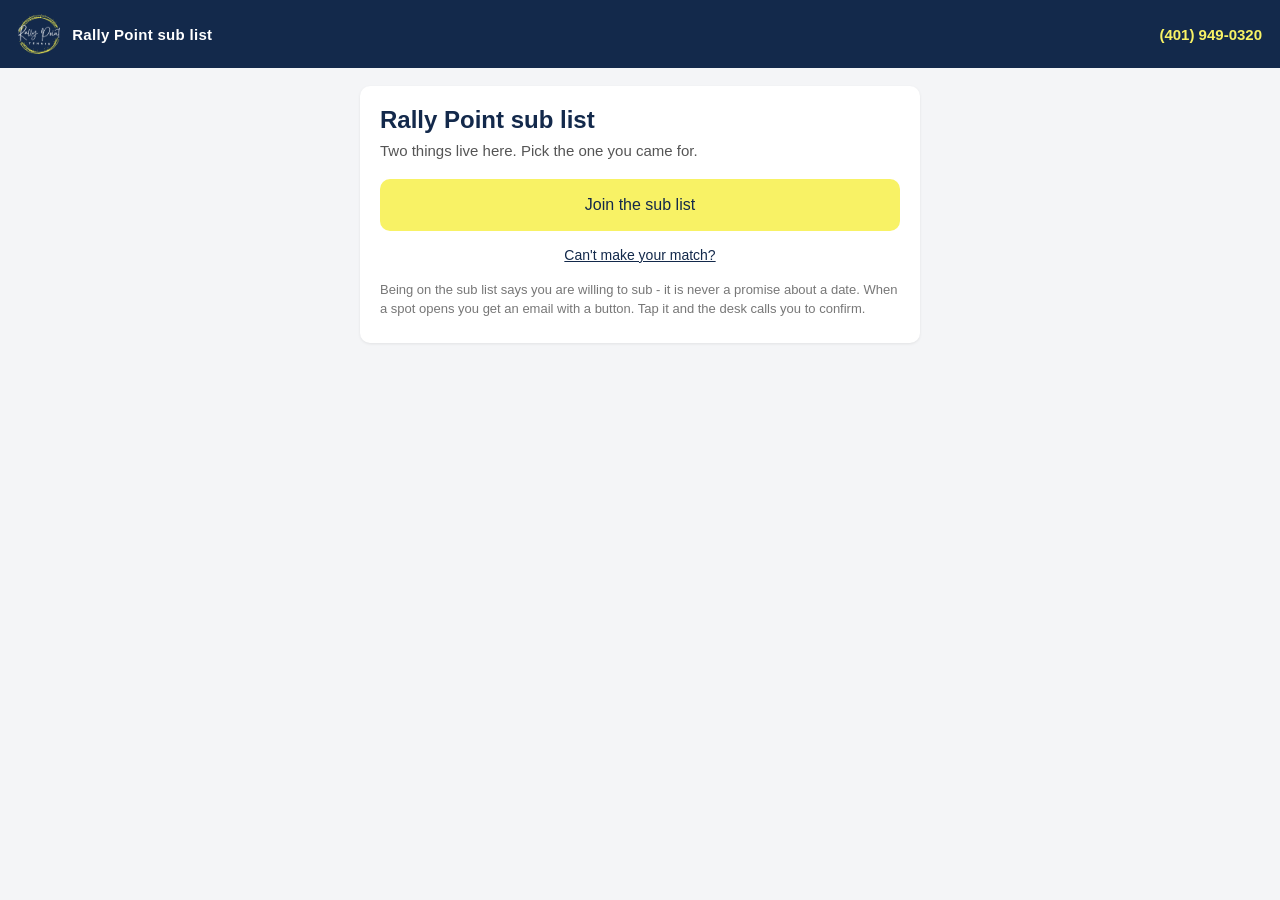
==== index.html @ f784f1f8 "Publish pages (V14d)" ====
<!DOCTYPE html><html><head><meta charset="utf-8"><meta name="viewport" content="width=device-width, initial-scale=1"><title>Rally Point sub list</title><link rel="stylesheet" href="style.css"></head><body><div class="band"><img alt="" src="logo.png"><div class="club">Rally Point sub list</div><a class="bphone" href="tel:4019490320">(401) 949-0320</a></div><div class="card"><h1>Rally Point sub list</h1><p class="lead">Two things live here. Pick the one you came for.</p><a class="act" href="signup.html">Join the sub list</a><a class="quiet" href="request.html">Can't make your match?</a><div class="fine">Being on the sub list says you are willing to sub - it is never a promise about a date. When a spot opens you get an email with a button. Tap it and the desk calls you to confirm.</div></div><script>var DOOR="https://script.google.com/macros/s/AKfycbzzBlXj4Hk6V8oSJG2BAK8Vd2KqQnewhM2UHeZfyBNEjQkDcgzYHXYBDn3pQLAAO78b/exec";var rpN=0;var PHONE="(401) 949-0320",PHTEL="4019490320";function rpEsc(x){return String(x==null?"":x).replace(/&/g,"&amp;").replace(/</g,"&lt;").replace(/>/g,"&gt;").replace(/"/g,"&quot;");}function rpPhoneWords(){return PHONE?" on "+PHONE:"";}function rpTel(el){if(!el)return;el.innerHTML=PHONE?"<a class=\"telbox\" href=\"tel:"+rpEsc(PHTEL)+"\">Call the front desk: "+rpEsc(PHONE)+"</a>":"";}function rpQ(p){var s="";for(var k in p){if(p[k]===undefined||p[k]===null)continue;s+=(s?"&":"")+encodeURIComponent(k)+"="+encodeURIComponent(p[k]);}return s;}function rpCall(p,done){if(!DOOR){done({ok:false,error:"This page has no club address to ask. Tell the front desk"+rpPhoneWords()+"."});return;}var url=DOOR+"?"+rpQ(p);var finished=false;function fin(d){if(finished)return;finished=true;done(d);}setTimeout(function(){fin({ok:false,error:"The club's list did not answer. Please call the front desk"+rpPhoneWords()+"."});},12000);fetch(url,{redirect:"follow"}).then(function(r){return r.json();}).then(fin).catch(function(e){if(finished)return;var cb="rpCb"+(++rpN);var s=document.createElement("script");window[cb]=function(d){fin(d);};s.src=url+"&callback="+cb+"&t="+Date.now();s.onerror=function(){fin({ok:false,error:"Could not reach the club's list. Please call the front desk"+rpPhoneWords()+"."});};document.body.appendChild(s);});}function rpSay(el,cls,msg){el.className="say "+cls;el.textContent=msg;}function rpDown(form,out,tel,d){if(form)form.hidden=true;rpSay(out,"bad",(d&&(d.error||d.message))||"Could not reach the club's list. Please call the front desk"+rpPhoneWords()+".");rpTel(tel);}function rpParam(n){var m=new RegExp("[?&]"+n+"=([^&]*)").exec(location.search);return m?decodeURIComponent(m[1].replace(/\+/g," ")):"";}function rpNotDesk(d){var c=document.getElementById("card");if(!c)return;c.innerHTML="<h1>Not authorized</h1><div class=\"bad\">"+rpEsc((d&&d.message)||"Not authorized. This page is for the front desk.")+"</div>";}</script></body></html>
---- style.css ----
body{margin:0;background:#F4F5F7;font-family:Arial,Helvetica,sans-serif;color:#1B1F26}.band{background:#13294B;color:#FFFFFF;padding:14px 18px;display:flex;align-items:center;gap:12px}.band img{height:40px;width:auto}.band .club{font-weight:bold;font-size:15px;letter-spacing:.3px}.band .bphone{margin-left:auto;color:#F8F265;font-weight:bold;font-size:15px;text-decoration:none;white-space:nowrap}a.tel{color:#13294B;font-weight:bold;text-decoration:underline}a.telbox{display:block;margin-top:14px;padding:15px 14px;background:#13294B;color:#F8F265;font-weight:bold;font-size:17px;text-align:center;text-decoration:none;border-radius:999px}.help{margin:-2px 0 6px;color:#666;font-size:12.5px;line-height:1.45}.card{max-width:520px;margin:18px auto;background:#fff;border-radius:10px;padding:20px 20px 24px;box-shadow:0 1px 3px rgba(0,0,0,.08)}h1{font-size:24px;margin:0 0 6px;color:#13294B}p.lead{margin:0 0 18px;color:#555;font-size:15px;line-height:1.4}label{display:block;font-weight:bold;color:#13294B;font-size:14px;margin:14px 0 6px}input,select,textarea{width:100%;box-sizing:border-box;font-size:16px;padding:11px 12px;border:1px solid #C9CED6;border-radius:8px;background:#EAF2FB}textarea{min-height:70px;resize:vertical}small{color:#666;font-size:12px}button{width:100%;margin-top:20px;background:#13294B;color:#F8F265;font-weight:bold;font-size:17px;border:0;border-radius:999px;padding:14px;cursor:pointer}button[disabled]{opacity:.6}.rule{margin-top:16px;padding:10px 12px;border-left:4px solid #F8F265;background:#FFFBE6;font-size:13px;color:#444;line-height:1.4}.done{background:#E6F4EA;border-left:4px solid #2E7D32;padding:14px;border-radius:8px;font-size:16px;line-height:1.45;white-space:pre-wrap}.bad{background:#FDECEA;border-left:4px solid #B00020;padding:12px;border-radius:8px;font-size:15px;line-height:1.4;margin-top:14px;white-space:pre-wrap}.attention{background:#FFF4D6;border-left:4px solid #E08900;padding:14px;border-radius:8px;font-size:16px;line-height:1.45;white-space:pre-wrap}.desk{display:inline-block;background:#F8F265;color:#13294B;font-size:12px;font-weight:bold;padding:3px 8px;border-radius:999px;margin-left:8px;vertical-align:middle}a.big{display:block;margin-top:16px;padding:18px 14px;background:#13294B;color:#F8F265;font-weight:bold;font-size:18px;text-align:center;text-decoration:none;border-radius:999px}a.big.alt{background:#F8F265;color:#13294B;border:2px solid #13294B}.groups{margin-top:6px;border:1px solid #C9CED6;border-radius:8px;overflow:hidden}.groups label{display:flex;align-items:center;gap:12px;margin:0;padding:12px 14px;font-weight:normal;color:#1B1F26;font-size:16px;border-top:1px solid #E3E6EB;background:#fff;cursor:pointer}.groups label:first-child{border-top:0}.groups input{width:22px;height:22px;flex:0 0 auto;padding:0;background:#fff}.match{margin:0 0 16px;padding:16px 16px 14px;background:#FAFBFD;border:1px solid #DCE1E8;border-left:6px solid #F8F265;border-radius:10px}.match .mgroup{font-size:21px;line-height:1.25;color:#13294B}.match .mwhen{margin-top:8px;font-size:19px;font-weight:bold;line-height:1.3;color:#1B1F26}.pill{display:inline-block;margin-top:12px;background:#13294B;color:#F8F265;font-weight:bold;font-size:13px;letter-spacing:.4px;padding:5px 12px;border-radius:999px}.next{margin-top:16px}.next .nhead{font-weight:bold;color:#13294B;font-size:15px;margin:0 0 8px}.next .nline{position:relative;padding-left:18px;margin:0 0 7px;font-size:15px;line-height:1.4;color:#333}.next .nline:before{content:"";position:absolute;left:0;top:8px;width:7px;height:7px;border-radius:50%;background:#13294B}button.alt{background:#F8F265;color:#13294B;border:2px solid #13294B}button.line{background:#FFFFFF;color:#13294B;border:2px solid #13294B;font-size:15px;padding:11px}a.quiet{display:block;margin-top:16px;text-align:center;color:#13294B;font-size:14px;text-decoration:underline}.req{margin-top:14px;padding:14px 14px 12px;border:1px solid #DCE1E8;border-radius:10px;background:#fff}.req .rtop{display:flex;align-items:center;gap:10px;flex-wrap:wrap}.req .rgroup{font-weight:bold;font-size:17px;color:#13294B}.req .rwhen{margin-top:6px;font-size:16px;font-weight:bold;color:#1B1F26}.req .rwho{margin-top:4px;font-size:14px;color:#444}.req .rline{margin-top:8px;font-size:14px;color:#1B1F26}.req .rline.none{color:#777;font-style:italic}.req .rtold{margin-top:6px;font-size:12px;color:#666}.req .rmeans{margin-top:5px;font-size:12px;color:#666}.req .rnote{margin-top:8px;font-size:12px;color:#666;font-style:italic;line-height:1.4}.req .rlogged{margin-top:4px;font-size:12px;color:#888}.req .racts button{margin-top:10px;font-size:15px;padding:12px}.req .phone{display:flex;gap:8px;align-items:stretch;margin-top:10px}.req .phone input{flex:1;min-width:0;margin:0;padding:10px 12px;font:inherit;font-size:15px}.req .phone button{width:auto;flex:0 0 auto;margin:0}.badge{display:inline-block;font-size:12px;font-weight:bold;letter-spacing:.4px;padding:4px 10px;border-radius:999px;text-transform:uppercase}.b-open{background:#FFF4D6;color:#8A5A00;border:1px solid #E8C46A}.b-claimed{background:#DCEBFA;color:#12457A;border:1px solid #9BC4E8}.b-filled{background:#E6F4EA;color:#1B5E20;border:1px solid #A5D6A9}.b-done{background:#EEF1F6;color:#555;border:1px solid #CDD3DC}.empty{margin-top:16px;padding:14px;background:#EEF1F6;border-radius:8px;color:#555;font-size:15px}button.who{margin-top:10px}.act{display:block;width:100%;box-sizing:border-box;margin:18px 0 6px;padding:17px 18px;background:#F8F265;color:#13294B;border:0;border-radius:10px;font:600 18px/1.2 inherit;text-align:center;text-decoration:none;cursor:pointer}.act:active{transform:translateY(1px)}.act[hidden]{display:none}.act[disabled]{opacity:.55;cursor:default}.quiet{display:block;margin-top:14px;text-align:center;color:#13294B;font-size:15px}.say{margin-top:14px;padding:12px 14px;border-radius:8px;background:#F4F5F7;font-size:15px;line-height:1.45;white-space:pre-wrap}.say.ok{background:#E8F5E9;color:#1B5E20}.say.bad{background:#FDECEA;color:#8A1C1C}.say.done{background:#E8F5E9;color:#1B5E20}.say.attention{background:#FFF4D6;color:#7A4A00}.say:empty{display:none}.fine{color:#777;font-size:13px;margin-top:18px;line-height:1.45}.rq{border-top:1px solid #E3E6EB;padding:14px 0}.rq b{display:block;font-size:17px;color:#13294B}.rq .when{color:#555;font-size:15px;margin-top:2px}.rq .line{margin-top:6px;font-size:15px}.rq .todo{margin-top:6px;font-size:15px;font-weight:600;color:#13294B}.rq .btns{margin-top:10px;display:flex;flex-wrap:wrap;gap:8px}.rq .btns button{padding:11px 13px;border:1px solid #C9CFD8;background:#fff;border-radius:8px;font:inherit;font-size:15px;cursor:pointer}.groups{margin-top:6px;border-top:1px solid #E3E6EB}.groups label{display:grid;grid-template-columns:24px 1fr;gap:12px;align-items:center;margin:0;padding:13px 2px;border-bottom:1px solid #E3E6EB;font-weight:400;color:#222222;font-size:16px;line-height:1.3;text-align:left}.groups input{width:22px;height:22px;margin:0;padding:0;border-radius:4px;background:#FFFFFF}.groups .loading{padding:13px 2px;color:#777;font-size:15px}.loading{padding:13px 2px;color:#777;font-size:15px}.sechead{margin:26px 0 0;padding-top:14px;border-top:1px solid #E3E6EB;font-size:14px;font-weight:600;letter-spacing:.3px;color:#777;text-transform:none}.say .btns{margin-top:10px;display:flex;flex-wrap:wrap;gap:8px}.say .btns button{width:auto;margin:0;padding:11px 13px;border:1px solid #C9CFD8;background:#fff;color:#13294B;border-radius:8px;font:inherit;font-size:15px;font-weight:600;cursor:pointer}
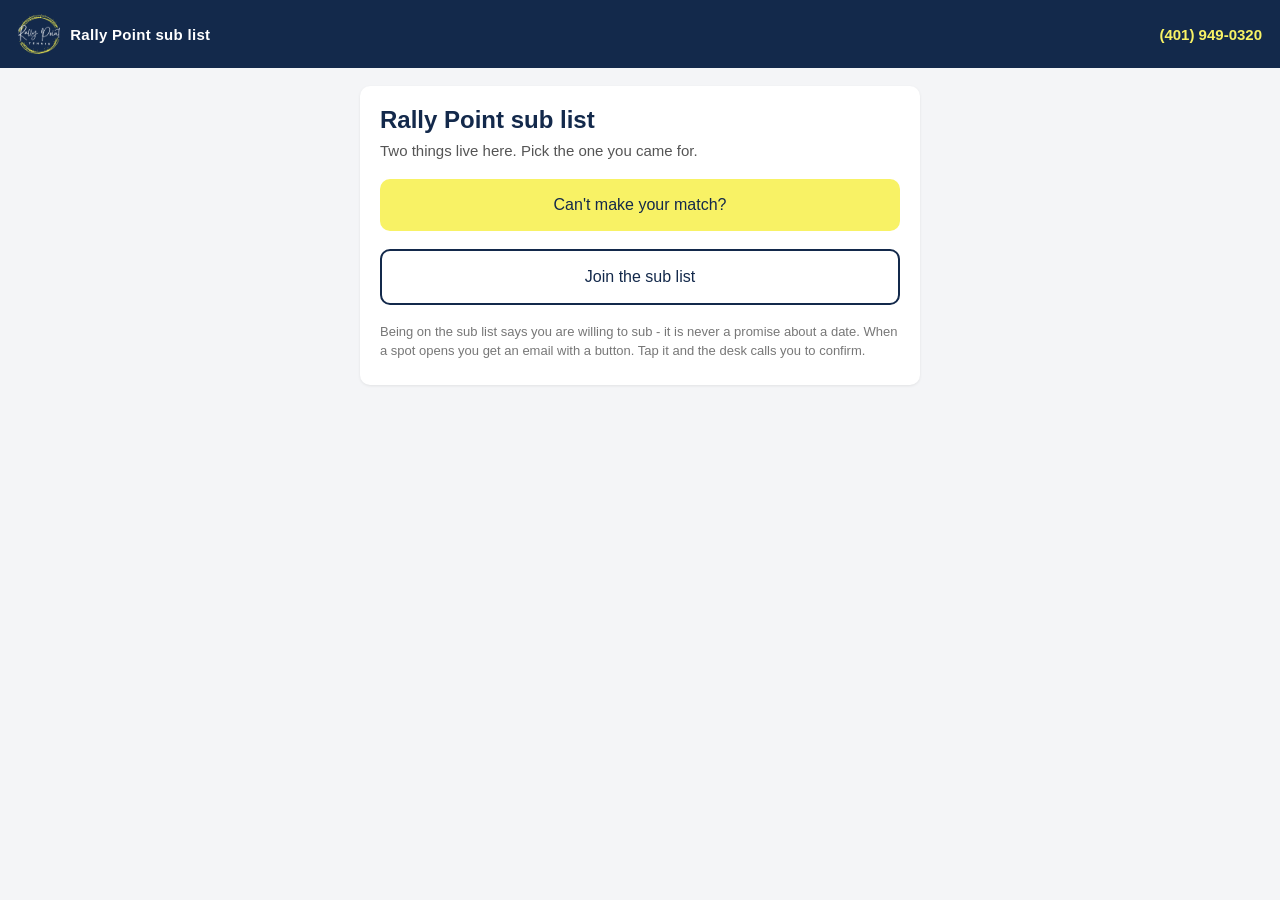
==== commit a3a5589f: "Publish pages (V14h)" ====
--- a/index.html
+++ b/index.html
@@ -1 +1 @@
-<!DOCTYPE html><html><head><meta charset="utf-8"><meta name="viewport" content="width=device-width, initial-scale=1"><title>Rally Point sub list</title><link rel="stylesheet" href="style.css"></head><body><div class="band"><img alt="" src="logo.png"><div class="club">Rally Point sub list</div><a class="bphone" href="tel:4019490320">(401) 949-0320</a></div><div class="card"><h1>Rally Point sub list</h1><p class="lead">Two things live here. Pick the one you came for.</p><a class="act" href="signup.html">Join the sub list</a><a class="quiet" href="request.html">Can't make your match?</a><div class="fine">Being on the sub list says you are willing to sub - it is never a promise about a date. When a spot opens you get an email with a button. Tap it and the desk calls you to confirm.</div></div><script>var DOOR="https://script.google.com/macros/s/AKfycbzzBlXj4Hk6V8oSJG2BAK8Vd2KqQnewhM2UHeZfyBNEjQkDcgzYHXYBDn3pQLAAO78b/exec";var rpN=0;var PHONE="(401) 949-0320",PHTEL="4019490320";function rpEsc(x){return String(x==null?"":x).replace(/&/g,"&amp;").replace(/</g,"&lt;").replace(/>/g,"&gt;").replace(/"/g,"&quot;");}function rpPhoneWords(){return PHONE?" on "+PHONE:"";}function rpTel(el){if(!el)return;el.innerHTML=PHONE?"<a class=\"telbox\" href=\"tel:"+rpEsc(PHTEL)+"\">Call the front desk: "+rpEsc(PHONE)+"</a>":"";}function rpQ(p){var s="";for(var k in p){if(p[k]===undefined||p[k]===null)continue;s+=(s?"&":"")+encodeURIComponent(k)+"="+encodeURIComponent(p[k]);}return s;}function rpCall(p,done){if(!DOOR){done({ok:false,error:"This page has no club address to ask. Tell the front desk"+rpPhoneWords()+"."});return;}var url=DOOR+"?"+rpQ(p);var finished=false;function fin(d){if(finished)return;finished=true;done(d);}setTimeout(function(){fin({ok:false,error:"The club's list did not answer. Please call the front desk"+rpPhoneWords()+"."});},12000);fetch(url,{redirect:"follow"}).then(function(r){return r.json();}).then(fin).catch(function(e){if(finished)return;var cb="rpCb"+(++rpN);var s=document.createElement("script");window[cb]=function(d){fin(d);};s.src=url+"&callback="+cb+"&t="+Date.now();s.onerror=function(){fin({ok:false,error:"Could not reach the club's list. Please call the front desk"+rpPhoneWords()+"."});};document.body.appendChild(s);});}function rpSay(el,cls,msg){el.className="say "+cls;el.textContent=msg;}function rpDown(form,out,tel,d){if(form)form.hidden=true;rpSay(out,"bad",(d&&(d.error||d.message))||"Could not reach the club's list. Please call the front desk"+rpPhoneWords()+".");rpTel(tel);}function rpParam(n){var m=new RegExp("[?&]"+n+"=([^&]*)").exec(location.search);return m?decodeURIComponent(m[1].replace(/\+/g," ")):"";}function rpNotDesk(d){var c=document.getElementById("card");if(!c)return;c.innerHTML="<h1>Not authorized</h1><div class=\"bad\">"+rpEsc((d&&d.message)||"Not authorized. This page is for the front desk.")+"</div>";}</script></body></html>+<!DOCTYPE html><html><head><meta charset="utf-8"><meta name="viewport" content="width=device-width, initial-scale=1"><title>Rally Point sub list</title><link rel="stylesheet" href="style.css"></head><body><div class="band"><a class="home" href="./"><img alt="" src="logo.png"><div class="club">Rally Point sub list</div></a><a class="bphone" href="tel:4019490320">(401) 949-0320</a></div><div class="card"><h1>Rally Point sub list</h1><p class="lead">Two things live here. Pick the one you came for.</p><a class="act" href="request.html">Can't make your match?</a><a class="second" href="signup.html">Join the sub list</a><div class="fine">Being on the sub list says you are willing to sub - it is never a promise about a date. When a spot opens you get an email with a button. Tap it and the desk calls you to confirm.</div></div><script>var DOOR="https://script.google.com/macros/s/AKfycbzzBlXj4Hk6V8oSJG2BAK8Vd2KqQnewhM2UHeZfyBNEjQkDcgzYHXYBDn3pQLAAO78b/exec";var rpN=0;var PHONE="(401) 949-0320",PHTEL="4019490320";function rpEsc(x){return String(x==null?"":x).replace(/&/g,"&amp;").replace(/</g,"&lt;").replace(/>/g,"&gt;").replace(/"/g,"&quot;");}function rpPhoneWords(){return PHONE?" on "+PHONE:"";}function rpTel(el){if(!el)return;el.innerHTML=PHONE?"<a class=\"telbox\" href=\"tel:"+rpEsc(PHTEL)+"\">Call the front desk: "+rpEsc(PHONE)+"</a>":"";}function rpQ(p){var s="";for(var k in p){if(p[k]===undefined||p[k]===null)continue;s+=(s?"&":"")+encodeURIComponent(k)+"="+encodeURIComponent(p[k]);}return s;}function rpCall(p,done){if(!DOOR){done({ok:false,error:"This page has no club address to ask. Tell the front desk"+rpPhoneWords()+"."});return;}var url=DOOR+"?"+rpQ(p);var finished=false;function fin(d){if(finished)return;finished=true;done(d);}setTimeout(function(){fin({ok:false,error:"The club's list did not answer. Please call the front desk"+rpPhoneWords()+"."});},12000);fetch(url,{redirect:"follow"}).then(function(r){return r.json();}).then(fin).catch(function(e){if(finished)return;var cb="rpCb"+(++rpN);var s=document.createElement("script");window[cb]=function(d){fin(d);};s.src=url+"&callback="+cb+"&t="+Date.now();s.onerror=function(){fin({ok:false,error:"Could not reach the club's list. Please call the front desk"+rpPhoneWords()+"."});};document.body.appendChild(s);});}function rpSay(el,cls,msg){el.className="say "+cls;el.textContent=msg;}function rpDown(form,out,tel,d){if(form)form.hidden=true;rpSay(out,"bad",(d&&(d.error||d.message))||"Could not reach the club's list. Please call the front desk"+rpPhoneWords()+".");rpTel(tel);}function rpParam(n){var m=new RegExp("[?&]"+n+"=([^&]*)").exec(location.search);return m?decodeURIComponent(m[1].replace(/\+/g," ")):"";}function rpNotDesk(d){var c=document.getElementById("card");if(!c)return;c.innerHTML="<h1>Not authorized</h1><div class=\"bad\">"+rpEsc((d&&d.message)||"Not authorized. This page is for the front desk.")+"</div>";}</script></body></html>
--- a/style.css
+++ b/style.css
@@ -1 +1 @@
-body{margin:0;background:#F4F5F7;font-family:Arial,Helvetica,sans-serif;color:#1B1F26}.band{background:#13294B;color:#FFFFFF;padding:14px 18px;display:flex;align-items:center;gap:12px}.band img{height:40px;width:auto}.band .club{font-weight:bold;font-size:15px;letter-spacing:.3px}.band .bphone{margin-left:auto;color:#F8F265;font-weight:bold;font-size:15px;text-decoration:none;white-space:nowrap}a.tel{color:#13294B;font-weight:bold;text-decoration:underline}a.telbox{display:block;margin-top:14px;padding:15px 14px;background:#13294B;color:#F8F265;font-weight:bold;font-size:17px;text-align:center;text-decoration:none;border-radius:999px}.help{margin:-2px 0 6px;color:#666;font-size:12.5px;line-height:1.45}.card{max-width:520px;margin:18px auto;background:#fff;border-radius:10px;padding:20px 20px 24px;box-shadow:0 1px 3px rgba(0,0,0,.08)}h1{font-size:24px;margin:0 0 6px;color:#13294B}p.lead{margin:0 0 18px;color:#555;font-size:15px;line-height:1.4}label{display:block;font-weight:bold;color:#13294B;font-size:14px;margin:14px 0 6px}input,select,textarea{width:100%;box-sizing:border-box;font-size:16px;padding:11px 12px;border:1px solid #C9CED6;border-radius:8px;background:#EAF2FB}textarea{min-height:70px;resize:vertical}small{color:#666;font-size:12px}button{width:100%;margin-top:20px;background:#13294B;color:#F8F265;font-weight:bold;font-size:17px;border:0;border-radius:999px;padding:14px;cursor:pointer}button[disabled]{opacity:.6}.rule{margin-top:16px;padding:10px 12px;border-left:4px solid #F8F265;background:#FFFBE6;font-size:13px;color:#444;line-height:1.4}.done{background:#E6F4EA;border-left:4px solid #2E7D32;padding:14px;border-radius:8px;font-size:16px;line-height:1.45;white-space:pre-wrap}.bad{background:#FDECEA;border-left:4px solid #B00020;padding:12px;border-radius:8px;font-size:15px;line-height:1.4;margin-top:14px;white-space:pre-wrap}.attention{background:#FFF4D6;border-left:4px solid #E08900;padding:14px;border-radius:8px;font-size:16px;line-height:1.45;white-space:pre-wrap}.desk{display:inline-block;background:#F8F265;color:#13294B;font-size:12px;font-weight:bold;padding:3px 8px;border-radius:999px;margin-left:8px;vertical-align:middle}a.big{display:block;margin-top:16px;padding:18px 14px;background:#13294B;color:#F8F265;font-weight:bold;font-size:18px;text-align:center;text-decoration:none;border-radius:999px}a.big.alt{background:#F8F265;color:#13294B;border:2px solid #13294B}.groups{margin-top:6px;border:1px solid #C9CED6;border-radius:8px;overflow:hidden}.groups label{display:flex;align-items:center;gap:12px;margin:0;padding:12px 14px;font-weight:normal;color:#1B1F26;font-size:16px;border-top:1px solid #E3E6EB;background:#fff;cursor:pointer}.groups label:first-child{border-top:0}.groups input{width:22px;height:22px;flex:0 0 auto;padding:0;background:#fff}.match{margin:0 0 16px;padding:16px 16px 14px;background:#FAFBFD;border:1px solid #DCE1E8;border-left:6px solid #F8F265;border-radius:10px}.match .mgroup{font-size:21px;line-height:1.25;color:#13294B}.match .mwhen{margin-top:8px;font-size:19px;font-weight:bold;line-height:1.3;color:#1B1F26}.pill{display:inline-block;margin-top:12px;background:#13294B;color:#F8F265;font-weight:bold;font-size:13px;letter-spacing:.4px;padding:5px 12px;border-radius:999px}.next{margin-top:16px}.next .nhead{font-weight:bold;color:#13294B;font-size:15px;margin:0 0 8px}.next .nline{position:relative;padding-left:18px;margin:0 0 7px;font-size:15px;line-height:1.4;color:#333}.next .nline:before{content:"";position:absolute;left:0;top:8px;width:7px;height:7px;border-radius:50%;background:#13294B}button.alt{background:#F8F265;color:#13294B;border:2px solid #13294B}button.line{background:#FFFFFF;color:#13294B;border:2px solid #13294B;font-size:15px;padding:11px}a.quiet{display:block;margin-top:16px;text-align:center;color:#13294B;font-size:14px;text-decoration:underline}.req{margin-top:14px;padding:14px 14px 12px;border:1px solid #DCE1E8;border-radius:10px;background:#fff}.req .rtop{display:flex;align-items:center;gap:10px;flex-wrap:wrap}.req .rgroup{font-weight:bold;font-size:17px;color:#13294B}.req .rwhen{margin-top:6px;font-size:16px;font-weight:bold;color:#1B1F26}.req .rwho{margin-top:4px;font-size:14px;color:#444}.req .rline{margin-top:8px;font-size:14px;color:#1B1F26}.req .rline.none{color:#777;font-style:italic}.req .rtold{margin-top:6px;font-size:12px;color:#666}.req .rmeans{margin-top:5px;font-size:12px;color:#666}.req .rnote{margin-top:8px;font-size:12px;color:#666;font-style:italic;line-height:1.4}.req .rlogged{margin-top:4px;font-size:12px;color:#888}.req .racts button{margin-top:10px;font-size:15px;padding:12px}.req .phone{display:flex;gap:8px;align-items:stretch;margin-top:10px}.req .phone input{flex:1;min-width:0;margin:0;padding:10px 12px;font:inherit;font-size:15px}.req .phone button{width:auto;flex:0 0 auto;margin:0}.badge{display:inline-block;font-size:12px;font-weight:bold;letter-spacing:.4px;padding:4px 10px;border-radius:999px;text-transform:uppercase}.b-open{background:#FFF4D6;color:#8A5A00;border:1px solid #E8C46A}.b-claimed{background:#DCEBFA;color:#12457A;border:1px solid #9BC4E8}.b-filled{background:#E6F4EA;color:#1B5E20;border:1px solid #A5D6A9}.b-done{background:#EEF1F6;color:#555;border:1px solid #CDD3DC}.empty{margin-top:16px;padding:14px;background:#EEF1F6;border-radius:8px;color:#555;font-size:15px}button.who{margin-top:10px}.act{display:block;width:100%;box-sizing:border-box;margin:18px 0 6px;padding:17px 18px;background:#F8F265;color:#13294B;border:0;border-radius:10px;font:600 18px/1.2 inherit;text-align:center;text-decoration:none;cursor:pointer}.act:active{transform:translateY(1px)}.act[hidden]{display:none}.act[disabled]{opacity:.55;cursor:default}.quiet{display:block;margin-top:14px;text-align:center;color:#13294B;font-size:15px}.say{margin-top:14px;padding:12px 14px;border-radius:8px;background:#F4F5F7;font-size:15px;line-height:1.45;white-space:pre-wrap}.say.ok{background:#E8F5E9;color:#1B5E20}.say.bad{background:#FDECEA;color:#8A1C1C}.say.done{background:#E8F5E9;color:#1B5E20}.say.attention{background:#FFF4D6;color:#7A4A00}.say:empty{display:none}.fine{color:#777;font-size:13px;margin-top:18px;line-height:1.45}.rq{border-top:1px solid #E3E6EB;padding:14px 0}.rq b{display:block;font-size:17px;color:#13294B}.rq .when{color:#555;font-size:15px;margin-top:2px}.rq .line{margin-top:6px;font-size:15px}.rq .todo{margin-top:6px;font-size:15px;font-weight:600;color:#13294B}.rq .btns{margin-top:10px;display:flex;flex-wrap:wrap;gap:8px}.rq .btns button{padding:11px 13px;border:1px solid #C9CFD8;background:#fff;border-radius:8px;font:inherit;font-size:15px;cursor:pointer}.groups{margin-top:6px;border-top:1px solid #E3E6EB}.groups label{display:grid;grid-template-columns:24px 1fr;gap:12px;align-items:center;margin:0;padding:13px 2px;border-bottom:1px solid #E3E6EB;font-weight:400;color:#222222;font-size:16px;line-height:1.3;text-align:left}.groups input{width:22px;height:22px;margin:0;padding:0;border-radius:4px;background:#FFFFFF}.groups .loading{padding:13px 2px;color:#777;font-size:15px}.loading{padding:13px 2px;color:#777;font-size:15px}.sechead{margin:26px 0 0;padding-top:14px;border-top:1px solid #E3E6EB;font-size:14px;font-weight:600;letter-spacing:.3px;color:#777;text-transform:none}.say .btns{margin-top:10px;display:flex;flex-wrap:wrap;gap:8px}.say .btns button{width:auto;margin:0;padding:11px 13px;border:1px solid #C9CFD8;background:#fff;color:#13294B;border-radius:8px;font:inherit;font-size:15px;font-weight:600;cursor:pointer}+body{margin:0;background:#F4F5F7;font-family:Arial,Helvetica,sans-serif;color:#1B1F26}.band{background:#13294B;color:#FFFFFF;padding:14px 18px;display:flex;align-items:center;gap:12px}.band img{height:40px;width:auto}.band .club{font-weight:bold;font-size:15px;letter-spacing:.3px}.band .bphone{margin-left:auto;color:#F8F265;font-weight:bold;font-size:15px;text-decoration:none;white-space:nowrap}a.tel{color:#13294B;font-weight:bold;text-decoration:underline}a.telbox{display:block;margin-top:14px;padding:15px 14px;background:#13294B;color:#F8F265;font-weight:bold;font-size:17px;text-align:center;text-decoration:none;border-radius:999px}.help{margin:-2px 0 6px;color:#666;font-size:12.5px;line-height:1.45}.card{max-width:520px;margin:18px auto;background:#fff;border-radius:10px;padding:20px 20px 24px;box-shadow:0 1px 3px rgba(0,0,0,.08)}h1{font-size:24px;margin:0 0 6px;color:#13294B}p.lead{margin:0 0 18px;color:#555;font-size:15px;line-height:1.4}label{display:block;font-weight:bold;color:#13294B;font-size:14px;margin:14px 0 6px}input,select,textarea{width:100%;box-sizing:border-box;font-size:16px;padding:11px 12px;border:1px solid #C9CED6;border-radius:8px;background:#EAF2FB}textarea{min-height:70px;resize:vertical}small{color:#666;font-size:12px}button{width:100%;margin-top:20px;background:#13294B;color:#F8F265;font-weight:bold;font-size:17px;border:0;border-radius:999px;padding:14px;cursor:pointer}button[disabled]{opacity:.6}.rule{margin-top:16px;padding:10px 12px;border-left:4px solid #F8F265;background:#FFFBE6;font-size:13px;color:#444;line-height:1.4}.done{background:#E6F4EA;border-left:4px solid #2E7D32;padding:14px;border-radius:8px;font-size:16px;line-height:1.45;white-space:pre-wrap}.bad{background:#FDECEA;border-left:4px solid #B00020;padding:12px;border-radius:8px;font-size:15px;line-height:1.4;margin-top:14px;white-space:pre-wrap}.attention{background:#FFF4D6;border-left:4px solid #E08900;padding:14px;border-radius:8px;font-size:16px;line-height:1.45;white-space:pre-wrap}.desk{display:inline-block;background:#F8F265;color:#13294B;font-size:12px;font-weight:bold;padding:3px 8px;border-radius:999px;margin-left:8px;vertical-align:middle}a.big{display:block;margin-top:16px;padding:18px 14px;background:#13294B;color:#F8F265;font-weight:bold;font-size:18px;text-align:center;text-decoration:none;border-radius:999px}a.big.alt{background:#F8F265;color:#13294B;border:2px solid #13294B}.groups{margin-top:6px;border:1px solid #C9CED6;border-radius:8px;overflow:hidden}.groups label{display:flex;align-items:center;gap:12px;margin:0;padding:12px 14px;font-weight:normal;color:#1B1F26;font-size:16px;border-top:1px solid #E3E6EB;background:#fff;cursor:pointer}.groups label:first-child{border-top:0}.groups input{width:22px;height:22px;flex:0 0 auto;padding:0;background:#fff}.match{margin:0 0 16px;padding:16px 16px 14px;background:#FAFBFD;border:1px solid #DCE1E8;border-left:6px solid #F8F265;border-radius:10px}.match .mgroup{font-size:21px;line-height:1.25;color:#13294B}.match .mwhen{margin-top:8px;font-size:19px;font-weight:bold;line-height:1.3;color:#1B1F26}.pill{display:inline-block;margin-top:12px;background:#13294B;color:#F8F265;font-weight:bold;font-size:13px;letter-spacing:.4px;padding:5px 12px;border-radius:999px}.next{margin-top:16px}.next .nhead{font-weight:bold;color:#13294B;font-size:15px;margin:0 0 8px}.next .nline{position:relative;padding-left:18px;margin:0 0 7px;font-size:15px;line-height:1.4;color:#333}.next .nline:before{content:"";position:absolute;left:0;top:8px;width:7px;height:7px;border-radius:50%;background:#13294B}button.alt{background:#F8F265;color:#13294B;border:2px solid #13294B}button.line{background:#FFFFFF;color:#13294B;border:2px solid #13294B;font-size:15px;padding:11px}a.quiet{display:block;margin-top:16px;text-align:center;color:#13294B;font-size:14px;text-decoration:underline}.req{margin-top:14px;padding:14px 14px 12px;border:1px solid #DCE1E8;border-radius:10px;background:#fff}.req .rtop{display:flex;align-items:center;gap:10px;flex-wrap:wrap}.req .rgroup{font-weight:bold;font-size:17px;color:#13294B}.req .rwhen{margin-top:6px;font-size:16px;font-weight:bold;color:#1B1F26}.req .rwho{margin-top:4px;font-size:14px;color:#444}.req .rline{margin-top:8px;font-size:14px;color:#1B1F26}.req .rline.none{color:#777;font-style:italic}.req .rtold{margin-top:6px;font-size:12px;color:#666}.req .rmeans{margin-top:5px;font-size:12px;color:#666}.req .rnote{margin-top:8px;font-size:12px;color:#666;font-style:italic;line-height:1.4}.req .rlogged{margin-top:4px;font-size:12px;color:#888}.req .racts button{margin-top:10px;font-size:15px;padding:12px}.req .phone{display:flex;gap:8px;align-items:stretch;margin-top:10px}.req .phone input{flex:1;min-width:0;margin:0;padding:10px 12px;font:inherit;font-size:15px}.req .phone button{width:auto;flex:0 0 auto;margin:0}.badge{display:inline-block;font-size:12px;font-weight:bold;letter-spacing:.4px;padding:4px 10px;border-radius:999px;text-transform:uppercase}.b-open{background:#FFF4D6;color:#8A5A00;border:1px solid #E8C46A}.b-claimed{background:#DCEBFA;color:#12457A;border:1px solid #9BC4E8}.b-filled{background:#E6F4EA;color:#1B5E20;border:1px solid #A5D6A9}.b-done{background:#EEF1F6;color:#555;border:1px solid #CDD3DC}.empty{margin-top:16px;padding:14px;background:#EEF1F6;border-radius:8px;color:#555;font-size:15px}button.who{margin-top:10px}.act{display:block;width:100%;box-sizing:border-box;margin:18px 0 6px;padding:17px 18px;background:#F8F265;color:#13294B;border:0;border-radius:10px;font:600 18px/1.2 inherit;text-align:center;text-decoration:none;cursor:pointer}.act:active{transform:translateY(1px)}.act[hidden]{display:none}.act[disabled]{opacity:.55;cursor:default}.second{display:block;width:100%;box-sizing:border-box;margin:18px 0 6px;padding:17px 18px;background:#fff;color:#13294B;border:2px solid #13294B;border-radius:10px;font:600 18px/1.2 inherit;text-align:center;text-decoration:none;cursor:pointer}.home{display:flex;align-items:center;gap:10px;text-decoration:none;color:inherit}.quiet{display:block;margin-top:14px;text-align:center;color:#13294B;font-size:15px}.say{margin-top:14px;padding:12px 14px;border-radius:8px;background:#F4F5F7;font-size:15px;line-height:1.45;white-space:pre-wrap}.say.ok{background:#E8F5E9;color:#1B5E20}.say.bad{background:#FDECEA;color:#8A1C1C}.say.done{background:#E8F5E9;color:#1B5E20}.say.attention{background:#FFF4D6;color:#7A4A00}.say:empty{display:none}.fine{color:#777;font-size:13px;margin-top:18px;line-height:1.45}.rq{border-top:1px solid #E3E6EB;padding:14px 0}.rq b{display:block;font-size:17px;color:#13294B}.rq .when{color:#555;font-size:15px;margin-top:2px}.rq .line{margin-top:6px;font-size:15px}.rq .todo{margin-top:6px;font-size:15px;font-weight:600;color:#13294B}.rq .btns{margin-top:10px;display:flex;flex-wrap:wrap;gap:8px}.rq .btns button{padding:11px 13px;border:1px solid #C9CFD8;background:#fff;border-radius:8px;font:inherit;font-size:15px;cursor:pointer}.groups{margin-top:6px;border-top:1px solid #E3E6EB}.groups label{display:grid;grid-template-columns:24px 1fr;gap:12px;align-items:center;margin:0;padding:13px 2px;border-bottom:1px solid #E3E6EB;font-weight:400;color:#222222;font-size:16px;line-height:1.3;text-align:left}.groups input{width:22px;height:22px;margin:0;padding:0;border-radius:4px;background:#FFFFFF}.groups .loading{padding:13px 2px;color:#777;font-size:15px}.loading{padding:13px 2px;color:#777;font-size:15px}.sechead{margin:26px 0 0;padding-top:14px;border-top:1px solid #E3E6EB;font-size:14px;font-weight:600;letter-spacing:.3px;color:#777;text-transform:none}.say .btns{margin-top:10px;display:flex;flex-wrap:wrap;gap:8px}.say .btns button{width:auto;margin:0;padding:11px 13px;border:1px solid #C9CFD8;background:#fff;color:#13294B;border-radius:8px;font:inherit;font-size:15px;font-weight:600;cursor:pointer}
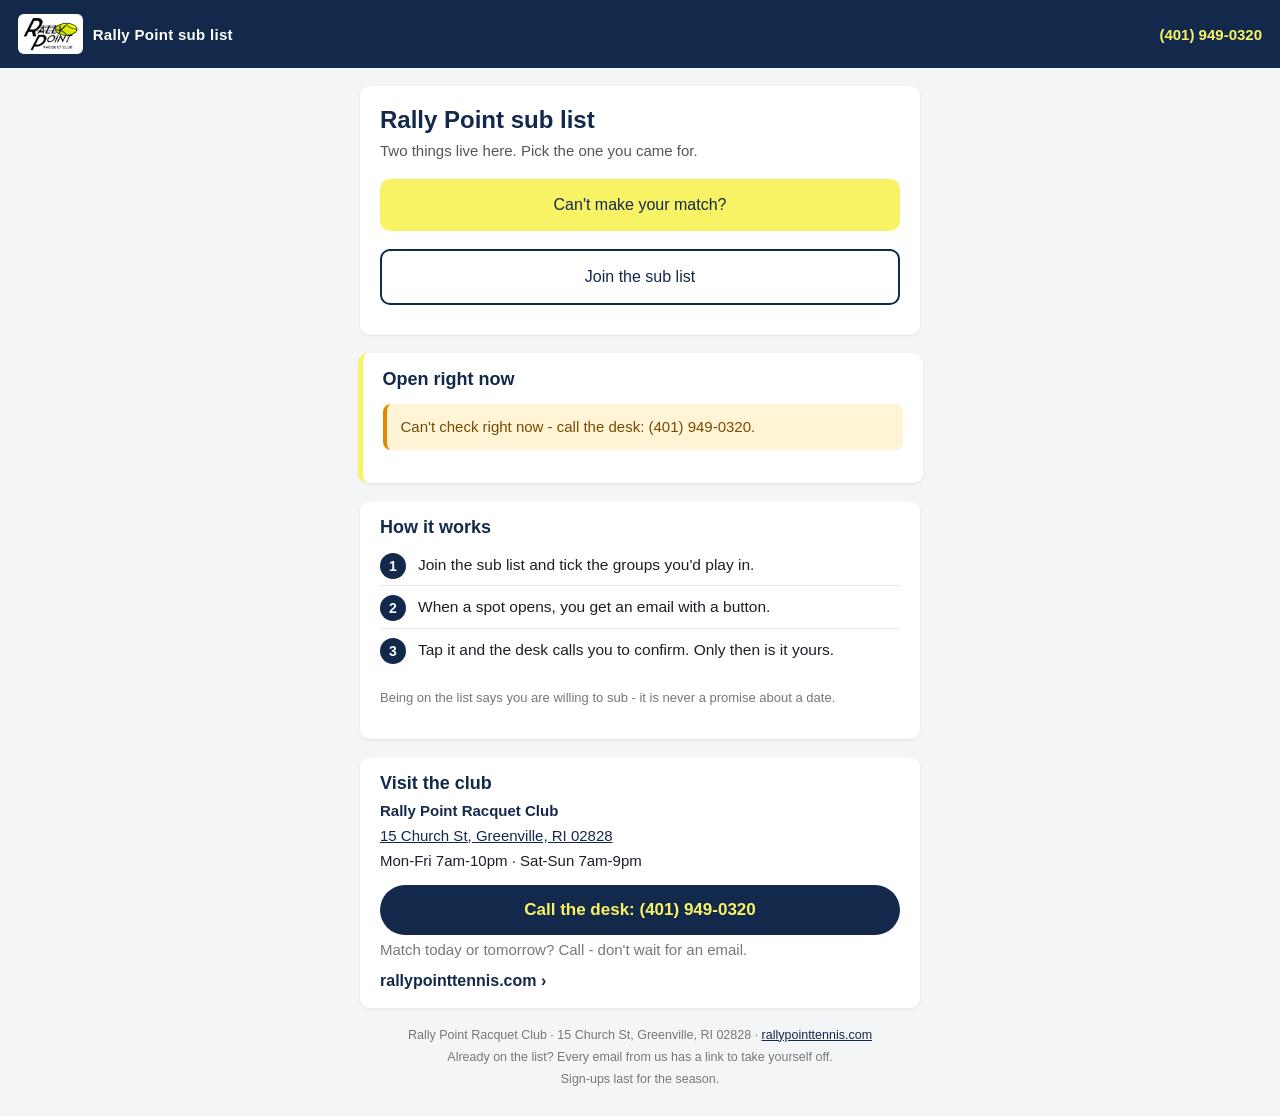
==== commit 110f21e2: "Publish pages (V18)" ====
--- a/index.html
+++ b/index.html
@@ -1 +1 @@
-<!DOCTYPE html><html><head><meta charset="utf-8"><meta name="viewport" content="width=device-width, initial-scale=1"><title>Rally Point sub list</title><link rel="stylesheet" href="style.css"></head><body><div class="band"><a class="home" href="./"><img alt="" src="logo.png"><div class="club">Rally Point sub list</div></a><a class="bphone" href="tel:4019490320">(401) 949-0320</a></div><div class="card"><h1>Rally Point sub list</h1><p class="lead">Two things live here. Pick the one you came for.</p><a class="act" href="request.html">Can't make your match?</a><a class="second" href="signup.html">Join the sub list</a><div class="fine">Being on the sub list says you are willing to sub - it is never a promise about a date. When a spot opens you get an email with a button. Tap it and the desk calls you to confirm.</div></div><script>var DOOR="https://script.google.com/macros/s/AKfycbzzBlXj4Hk6V8oSJG2BAK8Vd2KqQnewhM2UHeZfyBNEjQkDcgzYHXYBDn3pQLAAO78b/exec";var rpN=0;var PHONE="(401) 949-0320",PHTEL="4019490320";function rpEsc(x){return String(x==null?"":x).replace(/&/g,"&amp;").replace(/</g,"&lt;").replace(/>/g,"&gt;").replace(/"/g,"&quot;");}function rpPhoneWords(){return PHONE?" on "+PHONE:"";}function rpTel(el){if(!el)return;el.innerHTML=PHONE?"<a class=\"telbox\" href=\"tel:"+rpEsc(PHTEL)+"\">Call the front desk: "+rpEsc(PHONE)+"</a>":"";}function rpQ(p){var s="";for(var k in p){if(p[k]===undefined||p[k]===null)continue;s+=(s?"&":"")+encodeURIComponent(k)+"="+encodeURIComponent(p[k]);}return s;}function rpCall(p,done){if(!DOOR){done({ok:false,error:"This page has no club address to ask. Tell the front desk"+rpPhoneWords()+"."});return;}var url=DOOR+"?"+rpQ(p);var finished=false;function fin(d){if(finished)return;finished=true;done(d);}setTimeout(function(){fin({ok:false,error:"The club's list did not answer. Please call the front desk"+rpPhoneWords()+"."});},12000);fetch(url,{redirect:"follow"}).then(function(r){return r.json();}).then(fin).catch(function(e){if(finished)return;var cb="rpCb"+(++rpN);var s=document.createElement("script");window[cb]=function(d){fin(d);};s.src=url+"&callback="+cb+"&t="+Date.now();s.onerror=function(){fin({ok:false,error:"Could not reach the club's list. Please call the front desk"+rpPhoneWords()+"."});};document.body.appendChild(s);});}function rpSay(el,cls,msg){el.className="say "+cls;el.textContent=msg;}function rpDown(form,out,tel,d){if(form)form.hidden=true;rpSay(out,"bad",(d&&(d.error||d.message))||"Could not reach the club's list. Please call the front desk"+rpPhoneWords()+".");rpTel(tel);}function rpParam(n){var m=new RegExp("[?&]"+n+"=([^&]*)").exec(location.search);return m?decodeURIComponent(m[1].replace(/\+/g," ")):"";}function rpNotDesk(d){var c=document.getElementById("card");if(!c)return;c.innerHTML="<h1>Not authorized</h1><div class=\"bad\">"+rpEsc((d&&d.message)||"Not authorized. This page is for the front desk.")+"</div>";}</script></body></html>+<!DOCTYPE html><html><head><meta charset="utf-8"><meta name="viewport" content="width=device-width, initial-scale=1"><title>Rally Point sub list</title><link rel="stylesheet" href="style.css"></head><body><div class="band"><a class="home" href="./"><img alt="Rally Point Racquet Club - home" src="logo.png"><div class="club">Rally Point sub list</div></a><a class="bphone" href="tel:4019490320">(401) 949-0320</a></div><div class="card"><h1>Rally Point sub list</h1><p class="lead">Two things live here. Pick the one you came for.</p><a class="act" href="request.html">Can't make your match?</a><a class="second" href="signup.html">Join the sub list</a></div><div class="card sec opennow" id="opennow"><h2>Open right now</h2><p class="sline" id="ocount">Still asking the club's list...</p><div id="olist"></div><p class="fine" id="onlist" hidden>On the list? Watch your email - the button is in it. Not on it yet? Join above.</p></div><div class="card sec"><h2>How it works</h2><ol class="steps"><li>Join the sub list and tick the groups you'd play in.</li><li>When a spot opens, you get an email with a button.</li><li>Tap it and the desk calls you to confirm. Only then is it yours.</li></ol><p class="fine">Being on the list says you are willing to sub - it is never a promise about a date.</p></div><div class="card sec visit"><h2>Visit the club</h2><p class="vname">Rally Point Racquet Club</p><p><a href="https://www.google.com/maps/search/?api=1&amp;query=15%20Church%20St%2C%20Greenville%2C%20RI%2002828" target="_blank" rel="noopener">15 Church St, Greenville, RI 02828</a></p><p>Mon-Fri 7am-10pm · Sat-Sun 7am-9pm</p><a class="telbox" href="tel:4019490320">Call the desk: (401) 949-0320</a><p class="fine">Match today or tomorrow? Call - don't wait for an email.</p><a class="site" href="https://www.rallypointtennis.com" target="_blank" rel="noopener">rallypointtennis.com ›</a></div><div class="foot"><div class="fclub">Rally Point Racquet Club · 15 Church St, Greenville, RI 02828 · <a href="https://www.rallypointtennis.com" target="_top" rel="noopener">rallypointtennis.com</a></div><div>Already on the list? Every email from us has a link to take yourself off.</div><div>Sign-ups last for the season.</div></div><script>var DOOR="https://script.google.com/macros/s/AKfycbzzBlXj4Hk6V8oSJG2BAK8Vd2KqQnewhM2UHeZfyBNEjQkDcgzYHXYBDn3pQLAAO78b/exec";var rpN=0,rpUnsure=false;var PHONE="(401) 949-0320",PHTEL="4019490320";function rpEsc(x){return String(x==null?"":x).replace(/&/g,"&amp;").replace(/</g,"&lt;").replace(/>/g,"&gt;").replace(/"/g,"&quot;");}function rpPhoneWords(){return PHONE?" on "+PHONE:"";}function rpTel(el){if(!el)return;el.innerHTML=PHONE?"<a class=\"telbox\" href=\"tel:"+rpEsc(PHTEL)+"\">Call the front desk: "+rpEsc(PHONE)+"</a>":"";}function rpQ(p){var s="";for(var k in p){if(p[k]===undefined||p[k]===null)continue;s+=(s?"&":"")+encodeURIComponent(k)+"="+encodeURIComponent(p[k]);}return s;}var RP_READS={groups:1,match:1,staff:1,offlook:1,open:1};function rpCall(p,done,slow){if(!DOOR){done({ok:false,error:"This page has no club address to ask. Tell the front desk"+rpPhoneWords()+"."});return;}var url=DOOR+"?"+rpQ(p),read=RP_READS.hasOwnProperty(p.api),lost=read?"Could not reach the club's list. Please call the front desk"+rpPhoneWords()+".":"We could not confirm it arrived. Please call the desk to check"+rpPhoneWords()+".";function ask(again){var finished=false,t8=read&&slow?setTimeout(slow,8000):0;function fin(d,gone){if(finished)return;finished=true;clearTimeout(t8);clearTimeout(t30);if(gone&&read&&again){ask(false);return;}if(gone)d={ok:false,unsure:!read,error:lost,message:lost};rpUnsure=!!(d&&d.unsure);try{done(d);}finally{rpUnsure=false;}}var t30=setTimeout(function(){fin(null,true);},30000);fetch(url,{redirect:"follow"}).then(function(r){return r.json();}).then(function(d){fin(d);}).catch(function(e){if(finished)return;if(!read){fin(null,true);return;}var cb="rpCb"+(++rpN);var s=document.createElement("script");window[cb]=function(d){fin(d);};s.src=url+"&callback="+cb+"&t="+Date.now();s.onerror=function(){fin(null,true);};document.body.appendChild(s);});}ask(true);}function rpSay(el,cls,msg){if(cls==="bad"&&rpUnsure)cls="attention";el.className="say "+cls;el.textContent=msg;}function rpDown(out,tel,d,again){rpSay(out,"bad",(d&&(d.error||d.message))||"Could not reach the club's list. Please call the front desk"+rpPhoneWords()+".");rpTel(tel);if(again){var w=document.createElement("div"),b=document.createElement("button");w.className="btns";b.type="button";b.textContent="Try again";b.onclick=function(){rpSay(out,"","");tel.innerHTML="";again();};w.appendChild(b);out.appendChild(w);}}function rpParam(n){var m=new RegExp("[?&]"+n+"=([^&]*)").exec(location.search);return m?decodeURIComponent(m[1].replace(/\+/g," ")):"";}function rpKey(){var m=/^#(?:.*&)?key=([^&]*)/.exec(location.hash||"");return m?decodeURIComponent(m[1]):rpParam("key");}function rpNotDesk(d){var c=document.getElementById("card");if(!c)return;c.innerHTML="<h1>Not authorized</h1><div class=\"bad\">"+rpEsc((d&&d.message)||"Not authorized. This page is for the front desk.")+"</div>";}var oc=document.getElementById("ocount"),ol=document.getElementById("olist"),on=document.getElementById("onlist");function odown(){rpSay(oc,"attention","Can't check right now - call the desk: (401) 949-0320.");ol.innerHTML="";on.hidden=true;}function oshow(d){if(!d||!d.ok){odown();return;}var a=d.open||[];oc.className="sline";if(!a.length){oc.textContent="Nothing open right now. When a match needs a sub it shows here, and everyone on the list for that group gets an email.";ol.innerHTML="";on.hidden=true;return;}oc.textContent=a.length===1?"1 match needs a sub":a.length+" matches need a sub";var h="";for(var i=0;i<a.length;i++)h+="<div class=\"orow\"><b>"+rpEsc(a[i].group)+"</b> · "+rpEsc(a[i].when)+"</div>";ol.innerHTML=h;on.hidden=false;}rpCall({api:"open"},oshow,odown);</script></body></html>
--- a/style.css
+++ b/style.css
@@ -1 +1 @@
-body{margin:0;background:#F4F5F7;font-family:Arial,Helvetica,sans-serif;color:#1B1F26}.band{background:#13294B;color:#FFFFFF;padding:14px 18px;display:flex;align-items:center;gap:12px}.band img{height:40px;width:auto}.band .club{font-weight:bold;font-size:15px;letter-spacing:.3px}.band .bphone{margin-left:auto;color:#F8F265;font-weight:bold;font-size:15px;text-decoration:none;white-space:nowrap}a.tel{color:#13294B;font-weight:bold;text-decoration:underline}a.telbox{display:block;margin-top:14px;padding:15px 14px;background:#13294B;color:#F8F265;font-weight:bold;font-size:17px;text-align:center;text-decoration:none;border-radius:999px}.help{margin:-2px 0 6px;color:#666;font-size:12.5px;line-height:1.45}.card{max-width:520px;margin:18px auto;background:#fff;border-radius:10px;padding:20px 20px 24px;box-shadow:0 1px 3px rgba(0,0,0,.08)}h1{font-size:24px;margin:0 0 6px;color:#13294B}p.lead{margin:0 0 18px;color:#555;font-size:15px;line-height:1.4}label{display:block;font-weight:bold;color:#13294B;font-size:14px;margin:14px 0 6px}input,select,textarea{width:100%;box-sizing:border-box;font-size:16px;padding:11px 12px;border:1px solid #C9CED6;border-radius:8px;background:#EAF2FB}textarea{min-height:70px;resize:vertical}small{color:#666;font-size:12px}button{width:100%;margin-top:20px;background:#13294B;color:#F8F265;font-weight:bold;font-size:17px;border:0;border-radius:999px;padding:14px;cursor:pointer}button[disabled]{opacity:.6}.rule{margin-top:16px;padding:10px 12px;border-left:4px solid #F8F265;background:#FFFBE6;font-size:13px;color:#444;line-height:1.4}.done{background:#E6F4EA;border-left:4px solid #2E7D32;padding:14px;border-radius:8px;font-size:16px;line-height:1.45;white-space:pre-wrap}.bad{background:#FDECEA;border-left:4px solid #B00020;padding:12px;border-radius:8px;font-size:15px;line-height:1.4;margin-top:14px;white-space:pre-wrap}.attention{background:#FFF4D6;border-left:4px solid #E08900;padding:14px;border-radius:8px;font-size:16px;line-height:1.45;white-space:pre-wrap}.desk{display:inline-block;background:#F8F265;color:#13294B;font-size:12px;font-weight:bold;padding:3px 8px;border-radius:999px;margin-left:8px;vertical-align:middle}a.big{display:block;margin-top:16px;padding:18px 14px;background:#13294B;color:#F8F265;font-weight:bold;font-size:18px;text-align:center;text-decoration:none;border-radius:999px}a.big.alt{background:#F8F265;color:#13294B;border:2px solid #13294B}.groups{margin-top:6px;border:1px solid #C9CED6;border-radius:8px;overflow:hidden}.groups label{display:flex;align-items:center;gap:12px;margin:0;padding:12px 14px;font-weight:normal;color:#1B1F26;font-size:16px;border-top:1px solid #E3E6EB;background:#fff;cursor:pointer}.groups label:first-child{border-top:0}.groups input{width:22px;height:22px;flex:0 0 auto;padding:0;background:#fff}.match{margin:0 0 16px;padding:16px 16px 14px;background:#FAFBFD;border:1px solid #DCE1E8;border-left:6px solid #F8F265;border-radius:10px}.match .mgroup{font-size:21px;line-height:1.25;color:#13294B}.match .mwhen{margin-top:8px;font-size:19px;font-weight:bold;line-height:1.3;color:#1B1F26}.pill{display:inline-block;margin-top:12px;background:#13294B;color:#F8F265;font-weight:bold;font-size:13px;letter-spacing:.4px;padding:5px 12px;border-radius:999px}.next{margin-top:16px}.next .nhead{font-weight:bold;color:#13294B;font-size:15px;margin:0 0 8px}.next .nline{position:relative;padding-left:18px;margin:0 0 7px;font-size:15px;line-height:1.4;color:#333}.next .nline:before{content:"";position:absolute;left:0;top:8px;width:7px;height:7px;border-radius:50%;background:#13294B}button.alt{background:#F8F265;color:#13294B;border:2px solid #13294B}button.line{background:#FFFFFF;color:#13294B;border:2px solid #13294B;font-size:15px;padding:11px}a.quiet{display:block;margin-top:16px;text-align:center;color:#13294B;font-size:14px;text-decoration:underline}.req{margin-top:14px;padding:14px 14px 12px;border:1px solid #DCE1E8;border-radius:10px;background:#fff}.req .rtop{display:flex;align-items:center;gap:10px;flex-wrap:wrap}.req .rgroup{font-weight:bold;font-size:17px;color:#13294B}.req .rwhen{margin-top:6px;font-size:16px;font-weight:bold;color:#1B1F26}.req .rwho{margin-top:4px;font-size:14px;color:#444}.req .rline{margin-top:8px;font-size:14px;color:#1B1F26}.req .rline.none{color:#777;font-style:italic}.req .rtold{margin-top:6px;font-size:12px;color:#666}.req .rmeans{margin-top:5px;font-size:12px;color:#666}.req .rnote{margin-top:8px;font-size:12px;color:#666;font-style:italic;line-height:1.4}.req .rlogged{margin-top:4px;font-size:12px;color:#888}.req .racts button{margin-top:10px;font-size:15px;padding:12px}.req .phone{display:flex;gap:8px;align-items:stretch;margin-top:10px}.req .phone input{flex:1;min-width:0;margin:0;padding:10px 12px;font:inherit;font-size:15px}.req .phone button{width:auto;flex:0 0 auto;margin:0}.badge{display:inline-block;font-size:12px;font-weight:bold;letter-spacing:.4px;padding:4px 10px;border-radius:999px;text-transform:uppercase}.b-open{background:#FFF4D6;color:#8A5A00;border:1px solid #E8C46A}.b-claimed{background:#DCEBFA;color:#12457A;border:1px solid #9BC4E8}.b-filled{background:#E6F4EA;color:#1B5E20;border:1px solid #A5D6A9}.b-done{background:#EEF1F6;color:#555;border:1px solid #CDD3DC}.empty{margin-top:16px;padding:14px;background:#EEF1F6;border-radius:8px;color:#555;font-size:15px}button.who{margin-top:10px}.act{display:block;width:100%;box-sizing:border-box;margin:18px 0 6px;padding:17px 18px;background:#F8F265;color:#13294B;border:0;border-radius:10px;font:600 18px/1.2 inherit;text-align:center;text-decoration:none;cursor:pointer}.act:active{transform:translateY(1px)}.act[hidden]{display:none}.act[disabled]{opacity:.55;cursor:default}.second{display:block;width:100%;box-sizing:border-box;margin:18px 0 6px;padding:17px 18px;background:#fff;color:#13294B;border:2px solid #13294B;border-radius:10px;font:600 18px/1.2 inherit;text-align:center;text-decoration:none;cursor:pointer}.home{display:flex;align-items:center;gap:10px;text-decoration:none;color:inherit}.quiet{display:block;margin-top:14px;text-align:center;color:#13294B;font-size:15px}.say{margin-top:14px;padding:12px 14px;border-radius:8px;background:#F4F5F7;font-size:15px;line-height:1.45;white-space:pre-wrap}.say.ok{background:#E8F5E9;color:#1B5E20}.say.bad{background:#FDECEA;color:#8A1C1C}.say.done{background:#E8F5E9;color:#1B5E20}.say.attention{background:#FFF4D6;color:#7A4A00}.say:empty{display:none}.fine{color:#777;font-size:13px;margin-top:18px;line-height:1.45}.rq{border-top:1px solid #E3E6EB;padding:14px 0}.rq b{display:block;font-size:17px;color:#13294B}.rq .when{color:#555;font-size:15px;margin-top:2px}.rq .line{margin-top:6px;font-size:15px}.rq .todo{margin-top:6px;font-size:15px;font-weight:600;color:#13294B}.rq .btns{margin-top:10px;display:flex;flex-wrap:wrap;gap:8px}.rq .btns button{padding:11px 13px;border:1px solid #C9CFD8;background:#fff;border-radius:8px;font:inherit;font-size:15px;cursor:pointer}.groups{margin-top:6px;border-top:1px solid #E3E6EB}.groups label{display:grid;grid-template-columns:24px 1fr;gap:12px;align-items:center;margin:0;padding:13px 2px;border-bottom:1px solid #E3E6EB;font-weight:400;color:#222222;font-size:16px;line-height:1.3;text-align:left}.groups input{width:22px;height:22px;margin:0;padding:0;border-radius:4px;background:#FFFFFF}.groups .loading{padding:13px 2px;color:#777;font-size:15px}.loading{padding:13px 2px;color:#777;font-size:15px}.sechead{margin:26px 0 0;padding-top:14px;border-top:1px solid #E3E6EB;font-size:14px;font-weight:600;letter-spacing:.3px;color:#777;text-transform:none}.say .btns{margin-top:10px;display:flex;flex-wrap:wrap;gap:8px}.say .btns button{width:auto;margin:0;padding:11px 13px;border:1px solid #C9CFD8;background:#fff;color:#13294B;border-radius:8px;font:inherit;font-size:15px;font-weight:600;cursor:pointer}+body{margin:0;background:#F4F5F7;font-family:Arial,Helvetica,sans-serif;color:#1B1F26}.band{background:#13294B;color:#FFFFFF;padding:14px 18px;display:flex;align-items:center;gap:12px}.band img{height:40px;width:auto}.home{display:flex;align-items:center;gap:10px;text-decoration:none;color:inherit}.band .club{font-weight:bold;font-size:15px;letter-spacing:.3px}.band .bphone{margin-left:auto;color:#F8F265;font-weight:bold;font-size:15px;text-decoration:none;white-space:nowrap}a.tel{color:#13294B;font-weight:bold;text-decoration:underline}a.telbox{display:block;margin-top:14px;padding:15px 14px;background:#13294B;color:#F8F265;font-weight:bold;font-size:17px;text-align:center;text-decoration:none;border-radius:999px}.help{margin:-2px 0 6px;color:#666;font-size:12.5px;line-height:1.45}.card{max-width:520px;margin:18px auto;background:#fff;border-radius:10px;padding:20px 20px 24px;box-shadow:0 1px 3px rgba(0,0,0,.08)}h1{font-size:24px;margin:0 0 6px;color:#13294B}p.lead{margin:0 0 18px;color:#555;font-size:15px;line-height:1.4}label{display:block;font-weight:bold;color:#13294B;font-size:14px;margin:14px 0 6px}input,select,textarea{width:100%;box-sizing:border-box;font-size:16px;padding:11px 12px;border:1px solid #C9CED6;border-radius:8px;background:#EAF2FB}textarea{min-height:70px;resize:vertical}small{color:#666;font-size:12px}button{width:100%;margin-top:20px;background:#13294B;color:#F8F265;font-weight:bold;font-size:17px;border:0;border-radius:999px;padding:14px;cursor:pointer}button[disabled]{opacity:.6}.rule{margin-top:16px;padding:10px 12px;border-left:4px solid #F8F265;background:#FFFBE6;font-size:13px;color:#444;line-height:1.4}.done{background:#E6F4EA;border-left:4px solid #2E7D32;padding:14px;border-radius:8px;font-size:16px;line-height:1.45;white-space:pre-wrap}.bad{background:#FDECEA;border-left:4px solid #B00020;padding:12px;border-radius:8px;font-size:15px;line-height:1.4;margin-top:14px;white-space:pre-wrap}.attention{background:#FFF4D6;border-left:4px solid #E08900;padding:14px;border-radius:8px;font-size:16px;line-height:1.45;white-space:pre-wrap}.desk{display:inline-block;background:#F8F265;color:#13294B;font-size:12px;font-weight:bold;padding:3px 8px;border-radius:999px;margin-left:8px;vertical-align:middle}a.big{display:block;margin-top:16px;padding:18px 14px;background:#13294B;color:#F8F265;font-weight:bold;font-size:18px;text-align:center;text-decoration:none;border-radius:999px}a.big.alt{background:#F8F265;color:#13294B;border:2px solid #13294B}.groups{margin-top:6px;border:1px solid #C9CED6;border-radius:8px;overflow:hidden}.groups label{display:flex;align-items:center;gap:12px;margin:0;padding:12px 14px;font-weight:normal;color:#1B1F26;font-size:16px;border-top:1px solid #E3E6EB;background:#fff;cursor:pointer}.groups label:first-child{border-top:0}.groups input{width:22px;height:22px;flex:0 0 auto;padding:0;background:#fff}.match{margin:0 0 16px;padding:16px 16px 14px;background:#FAFBFD;border:1px solid #DCE1E8;border-left:6px solid #F8F265;border-radius:10px}.match .mgroup{font-size:21px;line-height:1.25;color:#13294B}.match .mwhen{margin-top:8px;font-size:19px;font-weight:bold;line-height:1.3;color:#1B1F26}.pill{display:inline-block;margin-top:12px;background:#13294B;color:#F8F265;font-weight:bold;font-size:13px;letter-spacing:.4px;padding:5px 12px;border-radius:999px}.next{margin-top:16px}.next .nhead{font-weight:bold;color:#13294B;font-size:15px;margin:0 0 8px}.next .nline{position:relative;padding-left:18px;margin:0 0 7px;font-size:15px;line-height:1.4;color:#333}.next .nline:before{content:"";position:absolute;left:0;top:8px;width:7px;height:7px;border-radius:50%;background:#13294B}button.alt{background:#F8F265;color:#13294B;border:2px solid #13294B}button.line{background:#FFFFFF;color:#13294B;border:2px solid #13294B;font-size:15px;padding:11px}a.quiet{display:block;margin-top:16px;text-align:center;color:#13294B;font-size:14px;text-decoration:underline}.req{margin-top:14px;padding:14px 14px 12px;border:1px solid #DCE1E8;border-radius:10px;background:#fff}.req .rtop{display:flex;align-items:center;gap:10px;flex-wrap:wrap}.req .rgroup{font-weight:bold;font-size:17px;color:#13294B}.req .rwhen{margin-top:6px;font-size:16px;font-weight:bold;color:#1B1F26}.req .rwho{margin-top:4px;font-size:14px;color:#444}.req .rline{margin-top:8px;font-size:14px;color:#1B1F26}.req .rline.none{color:#777;font-style:italic}.req .rtold{margin-top:6px;font-size:12px;color:#666}.req .rmeans{margin-top:5px;font-size:12px;color:#666}.req .rnote{margin-top:8px;font-size:12px;color:#666;font-style:italic;line-height:1.4}.req .rlogged{margin-top:4px;font-size:12px;color:#888}.req .racts button{margin-top:10px;font-size:15px;padding:12px}.req .phone{display:flex;flex-wrap:wrap;gap:8px;align-items:stretch;margin-top:10px}.req .phone input{flex:1 1 150px;min-width:150px;margin:0;padding:10px 12px;font:inherit;font-size:15px}.req .phone button{width:auto;flex:0 0 auto;margin:0}.badge{display:inline-block;font-size:12px;font-weight:bold;letter-spacing:.4px;padding:4px 10px;border-radius:999px;text-transform:uppercase}.b-open{background:#FFF4D6;color:#8A5A00;border:1px solid #E8C46A}.b-claimed{background:#DCEBFA;color:#12457A;border:1px solid #9BC4E8}.b-filled{background:#E6F4EA;color:#1B5E20;border:1px solid #A5D6A9}.b-done{background:#EEF1F6;color:#555;border:1px solid #CDD3DC}.empty{margin-top:16px;padding:14px;background:#EEF1F6;border-radius:8px;color:#555;font-size:15px}button.who{margin-top:10px}.act{display:block;width:100%;box-sizing:border-box;margin:18px 0 6px;padding:17px 18px;background:#F8F265;color:#13294B;border:0;border-radius:10px;font:600 18px/1.2 inherit;text-align:center;text-decoration:none;cursor:pointer}.act:active{transform:translateY(1px)}.act[hidden]{display:none}.act[disabled]{opacity:.55;cursor:default}.second{display:block;width:100%;box-sizing:border-box;margin:18px 0 6px;padding:17px 18px;background:#fff;color:#13294B;border:2px solid #13294B;border-radius:10px;font:600 18px/1.2 inherit;text-align:center;text-decoration:none;cursor:pointer}.quiet{display:block;margin-top:14px;text-align:center;color:#13294B;font-size:15px}.say{margin-top:14px;padding:12px 14px;border-radius:8px;background:#F4F5F7;font-size:15px;line-height:1.45;white-space:pre-wrap}.say.ok{background:#E8F5E9;color:#1B5E20}.say.bad{background:#FDECEA;color:#8A1C1C}.say.done{background:#E8F5E9;color:#1B5E20}.say.attention{background:#FFF4D6;color:#7A4A00}.say:empty{display:none}.fine{color:#777;font-size:13px;margin-top:18px;line-height:1.45}.rq{border-top:1px solid #E3E6EB;padding:14px 0}.rq b{display:block;font-size:17px;color:#13294B}.rq .when{color:#555;font-size:15px;margin-top:2px}.rq .line{margin-top:6px;font-size:15px}.rq .todo{margin-top:6px;font-size:15px;font-weight:600;color:#13294B}.rq .btns{margin-top:10px;display:flex;flex-wrap:wrap;gap:8px}.rq .btns button{padding:11px 13px;border:1px solid #C9CFD8;background:#fff;border-radius:8px;font:inherit;font-size:15px;cursor:pointer}.groups{margin-top:6px;border-top:1px solid #E3E6EB}.groups label{display:grid;grid-template-columns:24px 1fr;gap:12px;align-items:center;margin:0;padding:13px 2px;border-bottom:1px solid #E3E6EB;font-weight:400;color:#222222;font-size:16px;line-height:1.3;text-align:left}.groups input{width:22px;height:22px;margin:0;padding:0;border-radius:4px;background:#FFFFFF}.groups .loading{padding:13px 2px;color:#777;font-size:15px}.groups small.srule{display:block;margin-top:2px;font-size:13px;color:#777}.loading{padding:13px 2px;color:#777;font-size:15px}.sechead{margin:26px 0 0;padding-top:14px;border-top:1px solid #E3E6EB;font-size:14px;font-weight:600;letter-spacing:.3px;color:#777;text-transform:none}.say .btns{margin-top:10px;display:flex;flex-wrap:wrap;gap:8px}.say .btns button{width:auto;margin:0;padding:11px 13px;border:1px solid #C9CFD8;background:#fff;color:#13294B;border-radius:8px;font:inherit;font-size:15px;font-weight:600;cursor:pointer}.help.after{margin:6px 0 0}.card.sec{padding:16px 20px 18px}.card h2{font-size:18px;margin:0 0 6px;color:#13294B}.card.opennow{border-left:5px solid #F8F265}.sline{margin:0 0 4px;font-size:15px;color:#333}.orow{padding:10px 0;border-top:1px solid #E3E6EB;font-size:16px;color:#1B1F26}.steps{margin:4px 0 0;padding:0;list-style:none;counter-reset:st}.steps li{counter-increment:st;position:relative;padding:10px 0 10px 38px;border-top:1px solid #E3E6EB;font-size:15.5px;line-height:1.4}.steps li:first-child{border-top:0}.steps li:before{content:counter(st);position:absolute;left:0;top:9px;width:26px;height:26px;border-radius:50%;background:#13294B;color:#fff;font-weight:bold;font-size:14px;text-align:center;line-height:26px}.visit p{margin:4px 0;font-size:15px;line-height:1.4}.visit p.vname{font-weight:bold;color:#13294B}.visit a{color:#13294B}.visit a.telbox{color:#F8F265}.visit a.site{display:block;margin-top:12px;font-weight:bold;text-decoration:none}.foot{max-width:520px;margin:0 auto 26px;padding:0 20px;color:#777;font-size:12.5px;line-height:1.55;text-align:center}.foot div+div{margin-top:3px}.foot a{color:#13294B}
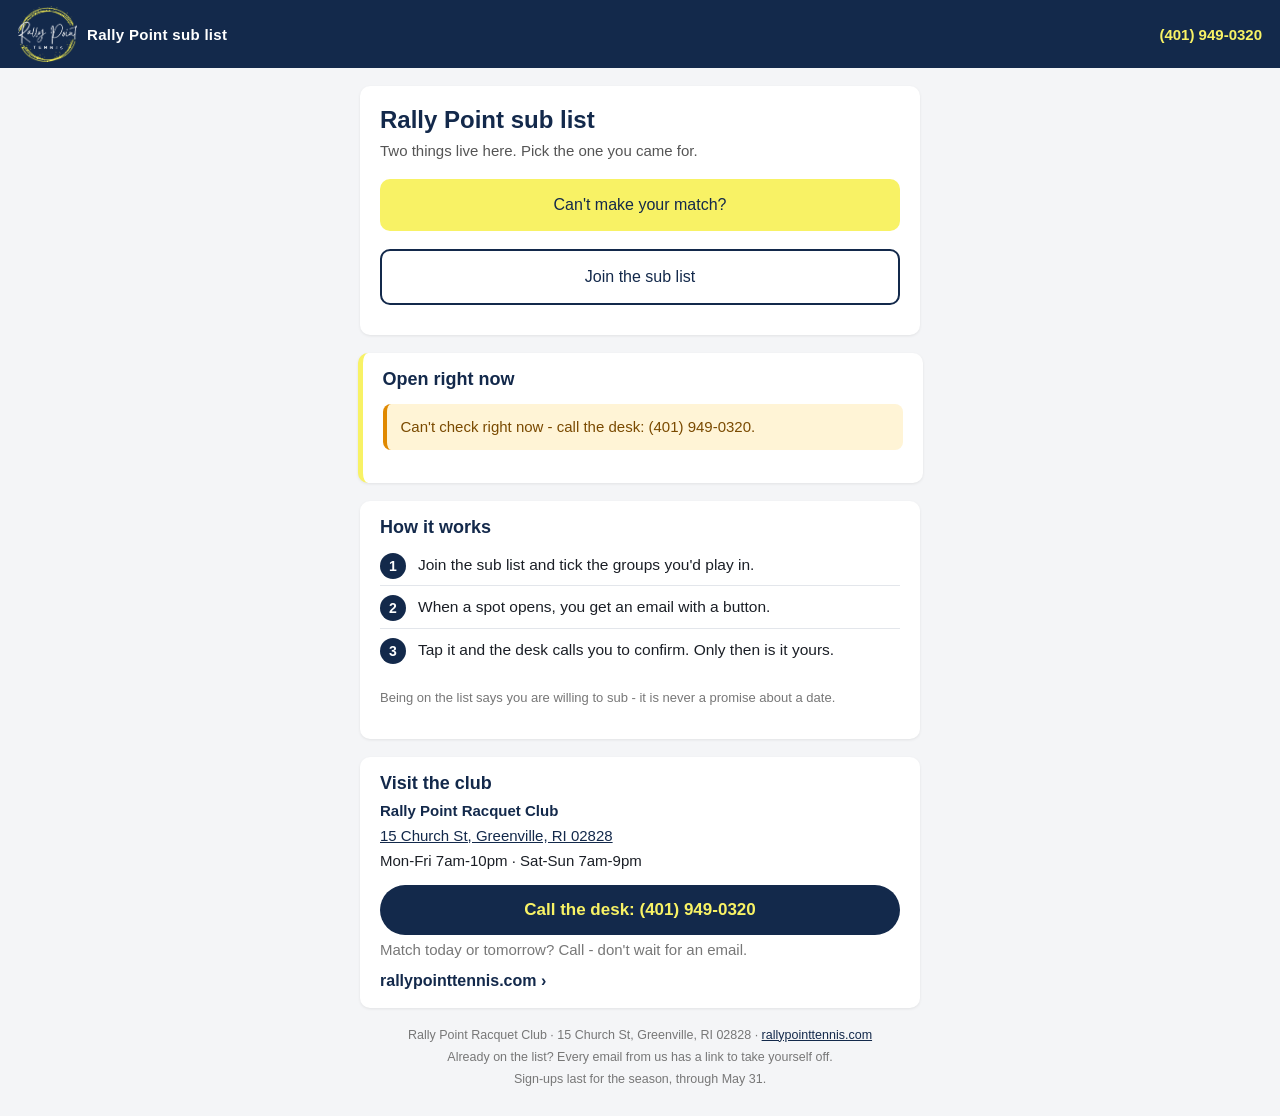
==== commit 8da77740: "Publish pages (V18b)" ====
--- a/index.html
+++ b/index.html
@@ -1 +1 @@
-<!DOCTYPE html><html><head><meta charset="utf-8"><meta name="viewport" content="width=device-width, initial-scale=1"><title>Rally Point sub list</title><link rel="stylesheet" href="style.css"></head><body><div class="band"><a class="home" href="./"><img alt="Rally Point Racquet Club - home" src="logo.png"><div class="club">Rally Point sub list</div></a><a class="bphone" href="tel:4019490320">(401) 949-0320</a></div><div class="card"><h1>Rally Point sub list</h1><p class="lead">Two things live here. Pick the one you came for.</p><a class="act" href="request.html">Can't make your match?</a><a class="second" href="signup.html">Join the sub list</a></div><div class="card sec opennow" id="opennow"><h2>Open right now</h2><p class="sline" id="ocount">Still asking the club's list...</p><div id="olist"></div><p class="fine" id="onlist" hidden>On the list? Watch your email - the button is in it. Not on it yet? Join above.</p></div><div class="card sec"><h2>How it works</h2><ol class="steps"><li>Join the sub list and tick the groups you'd play in.</li><li>When a spot opens, you get an email with a button.</li><li>Tap it and the desk calls you to confirm. Only then is it yours.</li></ol><p class="fine">Being on the list says you are willing to sub - it is never a promise about a date.</p></div><div class="card sec visit"><h2>Visit the club</h2><p class="vname">Rally Point Racquet Club</p><p><a href="https://www.google.com/maps/search/?api=1&amp;query=15%20Church%20St%2C%20Greenville%2C%20RI%2002828" target="_blank" rel="noopener">15 Church St, Greenville, RI 02828</a></p><p>Mon-Fri 7am-10pm · Sat-Sun 7am-9pm</p><a class="telbox" href="tel:4019490320">Call the desk: (401) 949-0320</a><p class="fine">Match today or tomorrow? Call - don't wait for an email.</p><a class="site" href="https://www.rallypointtennis.com" target="_blank" rel="noopener">rallypointtennis.com ›</a></div><div class="foot"><div class="fclub">Rally Point Racquet Club · 15 Church St, Greenville, RI 02828 · <a href="https://www.rallypointtennis.com" target="_top" rel="noopener">rallypointtennis.com</a></div><div>Already on the list? Every email from us has a link to take yourself off.</div><div>Sign-ups last for the season.</div></div><script>var DOOR="https://script.google.com/macros/s/AKfycbzzBlXj4Hk6V8oSJG2BAK8Vd2KqQnewhM2UHeZfyBNEjQkDcgzYHXYBDn3pQLAAO78b/exec";var rpN=0,rpUnsure=false;var PHONE="(401) 949-0320",PHTEL="4019490320";function rpEsc(x){return String(x==null?"":x).replace(/&/g,"&amp;").replace(/</g,"&lt;").replace(/>/g,"&gt;").replace(/"/g,"&quot;");}function rpPhoneWords(){return PHONE?" on "+PHONE:"";}function rpTel(el){if(!el)return;el.innerHTML=PHONE?"<a class=\"telbox\" href=\"tel:"+rpEsc(PHTEL)+"\">Call the front desk: "+rpEsc(PHONE)+"</a>":"";}function rpQ(p){var s="";for(var k in p){if(p[k]===undefined||p[k]===null)continue;s+=(s?"&":"")+encodeURIComponent(k)+"="+encodeURIComponent(p[k]);}return s;}var RP_READS={groups:1,match:1,staff:1,offlook:1,open:1};function rpCall(p,done,slow){if(!DOOR){done({ok:false,error:"This page has no club address to ask. Tell the front desk"+rpPhoneWords()+"."});return;}var url=DOOR+"?"+rpQ(p),read=RP_READS.hasOwnProperty(p.api),lost=read?"Could not reach the club's list. Please call the front desk"+rpPhoneWords()+".":"We could not confirm it arrived. Please call the desk to check"+rpPhoneWords()+".";function ask(again){var finished=false,t8=read&&slow?setTimeout(slow,8000):0;function fin(d,gone){if(finished)return;finished=true;clearTimeout(t8);clearTimeout(t30);if(gone&&read&&again){ask(false);return;}if(gone)d={ok:false,unsure:!read,error:lost,message:lost};rpUnsure=!!(d&&d.unsure);try{done(d);}finally{rpUnsure=false;}}var t30=setTimeout(function(){fin(null,true);},30000);fetch(url,{redirect:"follow"}).then(function(r){return r.json();}).then(function(d){fin(d);}).catch(function(e){if(finished)return;if(!read){fin(null,true);return;}var cb="rpCb"+(++rpN);var s=document.createElement("script");window[cb]=function(d){fin(d);};s.src=url+"&callback="+cb+"&t="+Date.now();s.onerror=function(){fin(null,true);};document.body.appendChild(s);});}ask(true);}function rpSay(el,cls,msg){if(cls==="bad"&&rpUnsure)cls="attention";el.className="say "+cls;el.textContent=msg;}function rpDown(out,tel,d,again){rpSay(out,"bad",(d&&(d.error||d.message))||"Could not reach the club's list. Please call the front desk"+rpPhoneWords()+".");rpTel(tel);if(again){var w=document.createElement("div"),b=document.createElement("button");w.className="btns";b.type="button";b.textContent="Try again";b.onclick=function(){rpSay(out,"","");tel.innerHTML="";again();};w.appendChild(b);out.appendChild(w);}}function rpParam(n){var m=new RegExp("[?&]"+n+"=([^&]*)").exec(location.search);return m?decodeURIComponent(m[1].replace(/\+/g," ")):"";}function rpKey(){var m=/^#(?:.*&)?key=([^&]*)/.exec(location.hash||"");return m?decodeURIComponent(m[1]):rpParam("key");}function rpNotDesk(d){var c=document.getElementById("card");if(!c)return;c.innerHTML="<h1>Not authorized</h1><div class=\"bad\">"+rpEsc((d&&d.message)||"Not authorized. This page is for the front desk.")+"</div>";}var oc=document.getElementById("ocount"),ol=document.getElementById("olist"),on=document.getElementById("onlist");function odown(){rpSay(oc,"attention","Can't check right now - call the desk: (401) 949-0320.");ol.innerHTML="";on.hidden=true;}function oshow(d){if(!d||!d.ok){odown();return;}var a=d.open||[];oc.className="sline";if(!a.length){oc.textContent="Nothing open right now. When a match needs a sub it shows here, and everyone on the list for that group gets an email.";ol.innerHTML="";on.hidden=true;return;}oc.textContent=a.length===1?"1 match needs a sub":a.length+" matches need a sub";var h="";for(var i=0;i<a.length;i++)h+="<div class=\"orow\"><b>"+rpEsc(a[i].group)+"</b> · "+rpEsc(a[i].when)+"</div>";ol.innerHTML=h;on.hidden=false;}rpCall({api:"open"},oshow,odown);</script></body></html>+<!DOCTYPE html><html><head><meta charset="utf-8"><meta name="viewport" content="width=device-width, initial-scale=1"><title>Rally Point sub list</title><link rel="stylesheet" href="style.css"></head><body><div class="band"><a class="home" href="./"><img alt="Rally Point Racquet Club - home" class="ringnavy" src="ring-navy.png"><div class="club">Rally Point sub list</div></a><a class="bphone" href="tel:4019490320">(401) 949-0320</a></div><div class="card"><h1>Rally Point sub list</h1><p class="lead">Two things live here. Pick the one you came for.</p><a class="act" href="request.html">Can't make your match?</a><a class="second" href="signup.html">Join the sub list</a></div><div class="card sec opennow" id="opennow"><h2>Open right now</h2><p class="sline" id="ocount">Still asking the club's list...</p><div id="olist"></div><p class="fine" id="onlist" hidden>On the list? Watch your email - the button is in it. Not on it yet? Join above.</p></div><div class="card sec"><h2>How it works</h2><ol class="steps"><li>Join the sub list and tick the groups you'd play in.</li><li>When a spot opens, you get an email with a button.</li><li>Tap it and the desk calls you to confirm. Only then is it yours.</li></ol><p class="fine">Being on the list says you are willing to sub - it is never a promise about a date.</p></div><div class="card sec visit"><h2>Visit the club</h2><p class="vname">Rally Point Racquet Club</p><p><a href="https://www.google.com/maps/search/?api=1&amp;query=15%20Church%20St%2C%20Greenville%2C%20RI%2002828" target="_blank" rel="noopener">15 Church St, Greenville, RI 02828</a></p><p>Mon-Fri 7am-10pm · Sat-Sun 7am-9pm</p><a class="telbox" href="tel:4019490320">Call the desk: (401) 949-0320</a><p class="fine">Match today or tomorrow? Call - don't wait for an email.</p><a class="site" href="https://www.rallypointtennis.com" target="_blank" rel="noopener">rallypointtennis.com ›</a></div><div class="foot"><div class="fclub">Rally Point Racquet Club · 15 Church St, Greenville, RI 02828 · <a href="https://www.rallypointtennis.com" target="_top" rel="noopener">rallypointtennis.com</a></div><div>Already on the list? Every email from us has a link to take yourself off.</div><div>Sign-ups last for the season, through May 31.</div></div><script>var DOOR="https://script.google.com/macros/s/AKfycbzzBlXj4Hk6V8oSJG2BAK8Vd2KqQnewhM2UHeZfyBNEjQkDcgzYHXYBDn3pQLAAO78b/exec";var rpN=0,rpUnsure=false;var PHONE="(401) 949-0320",PHTEL="4019490320";function rpEsc(x){return String(x==null?"":x).replace(/&/g,"&amp;").replace(/</g,"&lt;").replace(/>/g,"&gt;").replace(/"/g,"&quot;");}function rpPhoneWords(){return PHONE?" on "+PHONE:"";}function rpTel(el){if(!el)return;el.innerHTML=PHONE?"<a class=\"telbox\" href=\"tel:"+rpEsc(PHTEL)+"\">Call the front desk: "+rpEsc(PHONE)+"</a>":"";}function rpQ(p){var s="";for(var k in p){if(p[k]===undefined||p[k]===null)continue;s+=(s?"&":"")+encodeURIComponent(k)+"="+encodeURIComponent(p[k]);}return s;}var RP_READS={groups:1,match:1,staff:1,offlook:1,open:1};function rpCall(p,done,slow){if(!DOOR){done({ok:false,error:"This page has no club address to ask. Tell the front desk"+rpPhoneWords()+"."});return;}var url=DOOR+"?"+rpQ(p),read=RP_READS.hasOwnProperty(p.api),lost=read?"Could not reach the club's list. Please call the front desk"+rpPhoneWords()+".":"We could not confirm it arrived. Please call the desk to check"+rpPhoneWords()+".";function ask(again){var finished=false,t8=read&&slow?setTimeout(slow,8000):0;function fin(d,gone){if(finished)return;finished=true;clearTimeout(t8);clearTimeout(t30);if(gone&&read&&again){ask(false);return;}if(gone)d={ok:false,unsure:!read,error:lost,message:lost};rpUnsure=!!(d&&d.unsure);try{done(d);}finally{rpUnsure=false;}}var t30=setTimeout(function(){fin(null,true);},30000);fetch(url,{redirect:"follow"}).then(function(r){return r.json();}).then(function(d){fin(d);}).catch(function(e){if(finished)return;if(!read){fin(null,true);return;}var cb="rpCb"+(++rpN);var s=document.createElement("script");window[cb]=function(d){fin(d);};s.src=url+"&callback="+cb+"&t="+Date.now();s.onerror=function(){fin(null,true);};document.body.appendChild(s);});}ask(true);}function rpSay(el,cls,msg){if(cls==="bad"&&rpUnsure)cls="attention";el.className="say "+cls;el.textContent=msg;}function rpDown(out,tel,d,again){rpSay(out,"bad",(d&&(d.error||d.message))||"Could not reach the club's list. Please call the front desk"+rpPhoneWords()+".");rpTel(tel);if(again){var w=document.createElement("div"),b=document.createElement("button");w.className="btns";b.type="button";b.textContent="Try again";b.onclick=function(){rpSay(out,"","");tel.innerHTML="";again();};w.appendChild(b);out.appendChild(w);}}function rpParam(n){var m=new RegExp("[?&]"+n+"=([^&]*)").exec(location.search);return m?decodeURIComponent(m[1].replace(/\+/g," ")):"";}function rpKey(){var m=/^#(?:.*&)?key=([^&]*)/.exec(location.hash||"");return m?decodeURIComponent(m[1]):rpParam("key");}function rpNotDesk(d){var c=document.getElementById("card");if(!c)return;c.innerHTML="<h1>Not authorized</h1><div class=\"bad\">"+rpEsc((d&&d.message)||"Not authorized. This page is for the front desk.")+"</div>";}var oc=document.getElementById("ocount"),ol=document.getElementById("olist"),on=document.getElementById("onlist");function odown(){rpSay(oc,"attention","Can't check right now - call the desk: (401) 949-0320.");ol.innerHTML="";on.hidden=true;}function oshow(d){if(!d||!d.ok){odown();return;}var a=d.open||[];oc.className="sline";if(!a.length){oc.textContent="Nothing open right now. When a match needs a sub it shows here, and everyone on the list for that group gets an email.";ol.innerHTML="";on.hidden=true;return;}oc.textContent=a.length===1?"1 match needs a sub":a.length+" matches need a sub";var h="";for(var i=0;i<a.length;i++)h+="<div class=\"orow\"><b>"+rpEsc(a[i].group)+"</b> · "+rpEsc(a[i].when)+"</div>";ol.innerHTML=h;on.hidden=false;}rpCall({api:"open"},oshow,odown);</script></body></html>
--- a/style.css
+++ b/style.css
@@ -1 +1 @@
-body{margin:0;background:#F4F5F7;font-family:Arial,Helvetica,sans-serif;color:#1B1F26}.band{background:#13294B;color:#FFFFFF;padding:14px 18px;display:flex;align-items:center;gap:12px}.band img{height:40px;width:auto}.home{display:flex;align-items:center;gap:10px;text-decoration:none;color:inherit}.band .club{font-weight:bold;font-size:15px;letter-spacing:.3px}.band .bphone{margin-left:auto;color:#F8F265;font-weight:bold;font-size:15px;text-decoration:none;white-space:nowrap}a.tel{color:#13294B;font-weight:bold;text-decoration:underline}a.telbox{display:block;margin-top:14px;padding:15px 14px;background:#13294B;color:#F8F265;font-weight:bold;font-size:17px;text-align:center;text-decoration:none;border-radius:999px}.help{margin:-2px 0 6px;color:#666;font-size:12.5px;line-height:1.45}.card{max-width:520px;margin:18px auto;background:#fff;border-radius:10px;padding:20px 20px 24px;box-shadow:0 1px 3px rgba(0,0,0,.08)}h1{font-size:24px;margin:0 0 6px;color:#13294B}p.lead{margin:0 0 18px;color:#555;font-size:15px;line-height:1.4}label{display:block;font-weight:bold;color:#13294B;font-size:14px;margin:14px 0 6px}input,select,textarea{width:100%;box-sizing:border-box;font-size:16px;padding:11px 12px;border:1px solid #C9CED6;border-radius:8px;background:#EAF2FB}textarea{min-height:70px;resize:vertical}small{color:#666;font-size:12px}button{width:100%;margin-top:20px;background:#13294B;color:#F8F265;font-weight:bold;font-size:17px;border:0;border-radius:999px;padding:14px;cursor:pointer}button[disabled]{opacity:.6}.rule{margin-top:16px;padding:10px 12px;border-left:4px solid #F8F265;background:#FFFBE6;font-size:13px;color:#444;line-height:1.4}.done{background:#E6F4EA;border-left:4px solid #2E7D32;padding:14px;border-radius:8px;font-size:16px;line-height:1.45;white-space:pre-wrap}.bad{background:#FDECEA;border-left:4px solid #B00020;padding:12px;border-radius:8px;font-size:15px;line-height:1.4;margin-top:14px;white-space:pre-wrap}.attention{background:#FFF4D6;border-left:4px solid #E08900;padding:14px;border-radius:8px;font-size:16px;line-height:1.45;white-space:pre-wrap}.desk{display:inline-block;background:#F8F265;color:#13294B;font-size:12px;font-weight:bold;padding:3px 8px;border-radius:999px;margin-left:8px;vertical-align:middle}a.big{display:block;margin-top:16px;padding:18px 14px;background:#13294B;color:#F8F265;font-weight:bold;font-size:18px;text-align:center;text-decoration:none;border-radius:999px}a.big.alt{background:#F8F265;color:#13294B;border:2px solid #13294B}.groups{margin-top:6px;border:1px solid #C9CED6;border-radius:8px;overflow:hidden}.groups label{display:flex;align-items:center;gap:12px;margin:0;padding:12px 14px;font-weight:normal;color:#1B1F26;font-size:16px;border-top:1px solid #E3E6EB;background:#fff;cursor:pointer}.groups label:first-child{border-top:0}.groups input{width:22px;height:22px;flex:0 0 auto;padding:0;background:#fff}.match{margin:0 0 16px;padding:16px 16px 14px;background:#FAFBFD;border:1px solid #DCE1E8;border-left:6px solid #F8F265;border-radius:10px}.match .mgroup{font-size:21px;line-height:1.25;color:#13294B}.match .mwhen{margin-top:8px;font-size:19px;font-weight:bold;line-height:1.3;color:#1B1F26}.pill{display:inline-block;margin-top:12px;background:#13294B;color:#F8F265;font-weight:bold;font-size:13px;letter-spacing:.4px;padding:5px 12px;border-radius:999px}.next{margin-top:16px}.next .nhead{font-weight:bold;color:#13294B;font-size:15px;margin:0 0 8px}.next .nline{position:relative;padding-left:18px;margin:0 0 7px;font-size:15px;line-height:1.4;color:#333}.next .nline:before{content:"";position:absolute;left:0;top:8px;width:7px;height:7px;border-radius:50%;background:#13294B}button.alt{background:#F8F265;color:#13294B;border:2px solid #13294B}button.line{background:#FFFFFF;color:#13294B;border:2px solid #13294B;font-size:15px;padding:11px}a.quiet{display:block;margin-top:16px;text-align:center;color:#13294B;font-size:14px;text-decoration:underline}.req{margin-top:14px;padding:14px 14px 12px;border:1px solid #DCE1E8;border-radius:10px;background:#fff}.req .rtop{display:flex;align-items:center;gap:10px;flex-wrap:wrap}.req .rgroup{font-weight:bold;font-size:17px;color:#13294B}.req .rwhen{margin-top:6px;font-size:16px;font-weight:bold;color:#1B1F26}.req .rwho{margin-top:4px;font-size:14px;color:#444}.req .rline{margin-top:8px;font-size:14px;color:#1B1F26}.req .rline.none{color:#777;font-style:italic}.req .rtold{margin-top:6px;font-size:12px;color:#666}.req .rmeans{margin-top:5px;font-size:12px;color:#666}.req .rnote{margin-top:8px;font-size:12px;color:#666;font-style:italic;line-height:1.4}.req .rlogged{margin-top:4px;font-size:12px;color:#888}.req .racts button{margin-top:10px;font-size:15px;padding:12px}.req .phone{display:flex;flex-wrap:wrap;gap:8px;align-items:stretch;margin-top:10px}.req .phone input{flex:1 1 150px;min-width:150px;margin:0;padding:10px 12px;font:inherit;font-size:15px}.req .phone button{width:auto;flex:0 0 auto;margin:0}.badge{display:inline-block;font-size:12px;font-weight:bold;letter-spacing:.4px;padding:4px 10px;border-radius:999px;text-transform:uppercase}.b-open{background:#FFF4D6;color:#8A5A00;border:1px solid #E8C46A}.b-claimed{background:#DCEBFA;color:#12457A;border:1px solid #9BC4E8}.b-filled{background:#E6F4EA;color:#1B5E20;border:1px solid #A5D6A9}.b-done{background:#EEF1F6;color:#555;border:1px solid #CDD3DC}.empty{margin-top:16px;padding:14px;background:#EEF1F6;border-radius:8px;color:#555;font-size:15px}button.who{margin-top:10px}.act{display:block;width:100%;box-sizing:border-box;margin:18px 0 6px;padding:17px 18px;background:#F8F265;color:#13294B;border:0;border-radius:10px;font:600 18px/1.2 inherit;text-align:center;text-decoration:none;cursor:pointer}.act:active{transform:translateY(1px)}.act[hidden]{display:none}.act[disabled]{opacity:.55;cursor:default}.second{display:block;width:100%;box-sizing:border-box;margin:18px 0 6px;padding:17px 18px;background:#fff;color:#13294B;border:2px solid #13294B;border-radius:10px;font:600 18px/1.2 inherit;text-align:center;text-decoration:none;cursor:pointer}.quiet{display:block;margin-top:14px;text-align:center;color:#13294B;font-size:15px}.say{margin-top:14px;padding:12px 14px;border-radius:8px;background:#F4F5F7;font-size:15px;line-height:1.45;white-space:pre-wrap}.say.ok{background:#E8F5E9;color:#1B5E20}.say.bad{background:#FDECEA;color:#8A1C1C}.say.done{background:#E8F5E9;color:#1B5E20}.say.attention{background:#FFF4D6;color:#7A4A00}.say:empty{display:none}.fine{color:#777;font-size:13px;margin-top:18px;line-height:1.45}.rq{border-top:1px solid #E3E6EB;padding:14px 0}.rq b{display:block;font-size:17px;color:#13294B}.rq .when{color:#555;font-size:15px;margin-top:2px}.rq .line{margin-top:6px;font-size:15px}.rq .todo{margin-top:6px;font-size:15px;font-weight:600;color:#13294B}.rq .btns{margin-top:10px;display:flex;flex-wrap:wrap;gap:8px}.rq .btns button{padding:11px 13px;border:1px solid #C9CFD8;background:#fff;border-radius:8px;font:inherit;font-size:15px;cursor:pointer}.groups{margin-top:6px;border-top:1px solid #E3E6EB}.groups label{display:grid;grid-template-columns:24px 1fr;gap:12px;align-items:center;margin:0;padding:13px 2px;border-bottom:1px solid #E3E6EB;font-weight:400;color:#222222;font-size:16px;line-height:1.3;text-align:left}.groups input{width:22px;height:22px;margin:0;padding:0;border-radius:4px;background:#FFFFFF}.groups .loading{padding:13px 2px;color:#777;font-size:15px}.groups small.srule{display:block;margin-top:2px;font-size:13px;color:#777}.loading{padding:13px 2px;color:#777;font-size:15px}.sechead{margin:26px 0 0;padding-top:14px;border-top:1px solid #E3E6EB;font-size:14px;font-weight:600;letter-spacing:.3px;color:#777;text-transform:none}.say .btns{margin-top:10px;display:flex;flex-wrap:wrap;gap:8px}.say .btns button{width:auto;margin:0;padding:11px 13px;border:1px solid #C9CFD8;background:#fff;color:#13294B;border-radius:8px;font:inherit;font-size:15px;font-weight:600;cursor:pointer}.help.after{margin:6px 0 0}.card.sec{padding:16px 20px 18px}.card h2{font-size:18px;margin:0 0 6px;color:#13294B}.card.opennow{border-left:5px solid #F8F265}.sline{margin:0 0 4px;font-size:15px;color:#333}.orow{padding:10px 0;border-top:1px solid #E3E6EB;font-size:16px;color:#1B1F26}.steps{margin:4px 0 0;padding:0;list-style:none;counter-reset:st}.steps li{counter-increment:st;position:relative;padding:10px 0 10px 38px;border-top:1px solid #E3E6EB;font-size:15.5px;line-height:1.4}.steps li:first-child{border-top:0}.steps li:before{content:counter(st);position:absolute;left:0;top:9px;width:26px;height:26px;border-radius:50%;background:#13294B;color:#fff;font-weight:bold;font-size:14px;text-align:center;line-height:26px}.visit p{margin:4px 0;font-size:15px;line-height:1.4}.visit p.vname{font-weight:bold;color:#13294B}.visit a{color:#13294B}.visit a.telbox{color:#F8F265}.visit a.site{display:block;margin-top:12px;font-weight:bold;text-decoration:none}.foot{max-width:520px;margin:0 auto 26px;padding:0 20px;color:#777;font-size:12.5px;line-height:1.55;text-align:center}.foot div+div{margin-top:3px}.foot a{color:#13294B}+body{margin:0;background:#F4F5F7;font-family:Arial,Helvetica,sans-serif;color:#1B1F26}.band{background:#13294B;color:#FFFFFF;padding:14px 18px;display:flex;align-items:center;gap:12px}.band img{height:40px;width:auto}.band img.ringnavy{height:56px;margin:-8px 0}.home{display:flex;align-items:center;gap:10px;text-decoration:none;color:inherit}.band .club{font-weight:bold;font-size:15px;letter-spacing:.3px}.band .bphone{margin-left:auto;color:#F8F265;font-weight:bold;font-size:15px;text-decoration:none;white-space:nowrap}a.tel{color:#13294B;font-weight:bold;text-decoration:underline}a.telbox{display:block;margin-top:14px;padding:15px 14px;background:#13294B;color:#F8F265;font-weight:bold;font-size:17px;text-align:center;text-decoration:none;border-radius:999px}.help{margin:-2px 0 6px;color:#666;font-size:12.5px;line-height:1.45}.card{max-width:520px;margin:18px auto;background:#fff;border-radius:10px;padding:20px 20px 24px;box-shadow:0 1px 3px rgba(0,0,0,.08)}h1{font-size:24px;margin:0 0 6px;color:#13294B}p.lead{margin:0 0 18px;color:#555;font-size:15px;line-height:1.4}label{display:block;font-weight:bold;color:#13294B;font-size:14px;margin:14px 0 6px}input,select,textarea{width:100%;box-sizing:border-box;font-size:16px;padding:11px 12px;border:1px solid #C9CED6;border-radius:8px;background:#EAF2FB}textarea{min-height:70px;resize:vertical}small{color:#666;font-size:12px}button{width:100%;margin-top:20px;background:#13294B;color:#F8F265;font-weight:bold;font-size:17px;border:0;border-radius:999px;padding:14px;cursor:pointer}button[disabled]{opacity:.6}.rule{margin-top:16px;padding:10px 12px;border-left:4px solid #F8F265;background:#FFFBE6;font-size:13px;color:#444;line-height:1.4}.done{background:#E6F4EA;border-left:4px solid #2E7D32;padding:14px;border-radius:8px;font-size:16px;line-height:1.45;white-space:pre-wrap}.bad{background:#FDECEA;border-left:4px solid #B00020;padding:12px;border-radius:8px;font-size:15px;line-height:1.4;margin-top:14px;white-space:pre-wrap}.attention{background:#FFF4D6;border-left:4px solid #E08900;padding:14px;border-radius:8px;font-size:16px;line-height:1.45;white-space:pre-wrap}.desk{display:inline-block;background:#F8F265;color:#13294B;font-size:12px;font-weight:bold;padding:3px 8px;border-radius:999px;margin-left:8px;vertical-align:middle}a.big{display:block;margin-top:16px;padding:18px 14px;background:#13294B;color:#F8F265;font-weight:bold;font-size:18px;text-align:center;text-decoration:none;border-radius:999px}a.big.alt{background:#F8F265;color:#13294B;border:2px solid #13294B}.groups{margin-top:6px;border:1px solid #C9CED6;border-radius:8px;overflow:hidden}.groups label{display:flex;align-items:center;gap:12px;margin:0;padding:12px 14px;font-weight:normal;color:#1B1F26;font-size:16px;border-top:1px solid #E3E6EB;background:#fff;cursor:pointer}.groups label:first-child{border-top:0}.groups input{width:22px;height:22px;flex:0 0 auto;padding:0;background:#fff}.match{margin:0 0 16px;padding:16px 16px 14px;background:#FAFBFD;border:1px solid #DCE1E8;border-left:6px solid #F8F265;border-radius:10px}.match .mgroup{font-size:21px;line-height:1.25;color:#13294B}.match .mwhen{margin-top:8px;font-size:19px;font-weight:bold;line-height:1.3;color:#1B1F26}.pill{display:inline-block;margin-top:12px;background:#13294B;color:#F8F265;font-weight:bold;font-size:13px;letter-spacing:.4px;padding:5px 12px;border-radius:999px}.next{margin-top:16px}.next .nhead{font-weight:bold;color:#13294B;font-size:15px;margin:0 0 8px}.next .nline{position:relative;padding-left:18px;margin:0 0 7px;font-size:15px;line-height:1.4;color:#333}.next .nline:before{content:"";position:absolute;left:0;top:8px;width:7px;height:7px;border-radius:50%;background:#13294B}button.alt{background:#F8F265;color:#13294B;border:2px solid #13294B}button.line{background:#FFFFFF;color:#13294B;border:2px solid #13294B;font-size:15px;padding:11px}a.quiet{display:block;margin-top:16px;text-align:center;color:#13294B;font-size:14px;text-decoration:underline}.req{margin-top:14px;padding:14px 14px 12px;border:1px solid #DCE1E8;border-radius:10px;background:#fff}.req .rtop{display:flex;align-items:center;gap:10px;flex-wrap:wrap}.req .rgroup{font-weight:bold;font-size:17px;color:#13294B}.req .rwhen{margin-top:6px;font-size:16px;font-weight:bold;color:#1B1F26}.req .rwho{margin-top:4px;font-size:14px;color:#444}.req .rline{margin-top:8px;font-size:14px;color:#1B1F26}.req .rline.none{color:#777;font-style:italic}.req .rtold{margin-top:6px;font-size:12px;color:#666}.req .rmeans{margin-top:5px;font-size:12px;color:#666}.req .rnote{margin-top:8px;font-size:12px;color:#666;font-style:italic;line-height:1.4}.req .rlogged{margin-top:4px;font-size:12px;color:#888}.req .racts button{margin-top:10px;font-size:15px;padding:12px}.req .phone{display:flex;flex-wrap:wrap;gap:8px;align-items:stretch;margin-top:10px}.req .phone input{flex:1 1 150px;min-width:150px;margin:0;padding:10px 12px;font:inherit;font-size:15px}.req .phone button{width:auto;flex:0 0 auto;margin:0}.badge{display:inline-block;font-size:12px;font-weight:bold;letter-spacing:.4px;padding:4px 10px;border-radius:999px;text-transform:uppercase}.b-open{background:#FFF4D6;color:#8A5A00;border:1px solid #E8C46A}.b-claimed{background:#DCEBFA;color:#12457A;border:1px solid #9BC4E8}.b-filled{background:#E6F4EA;color:#1B5E20;border:1px solid #A5D6A9}.b-done{background:#EEF1F6;color:#555;border:1px solid #CDD3DC}.empty{margin-top:16px;padding:14px;background:#EEF1F6;border-radius:8px;color:#555;font-size:15px}button.who{margin-top:10px}.act{display:block;width:100%;box-sizing:border-box;margin:18px 0 6px;padding:17px 18px;background:#F8F265;color:#13294B;border:0;border-radius:10px;font:600 18px/1.2 inherit;text-align:center;text-decoration:none;cursor:pointer}.act:active{transform:translateY(1px)}.act[hidden]{display:none}.act[disabled]{opacity:.55;cursor:default}.second{display:block;width:100%;box-sizing:border-box;margin:18px 0 6px;padding:17px 18px;background:#fff;color:#13294B;border:2px solid #13294B;border-radius:10px;font:600 18px/1.2 inherit;text-align:center;text-decoration:none;cursor:pointer}.quiet{display:block;margin-top:14px;text-align:center;color:#13294B;font-size:15px}.say{margin-top:14px;padding:12px 14px;border-radius:8px;background:#F4F5F7;font-size:15px;line-height:1.45;white-space:pre-wrap}.say.ok{background:#E8F5E9;color:#1B5E20}.say.bad{background:#FDECEA;color:#8A1C1C}.say.done{background:#E8F5E9;color:#1B5E20}.say.attention{background:#FFF4D6;color:#7A4A00}.say:empty{display:none}.fine{color:#777;font-size:13px;margin-top:18px;line-height:1.45}.rq{border-top:1px solid #E3E6EB;padding:14px 0}.rq b{display:block;font-size:17px;color:#13294B}.rq .when{color:#555;font-size:15px;margin-top:2px}.rq .line{margin-top:6px;font-size:15px}.rq .todo{margin-top:6px;font-size:15px;font-weight:600;color:#13294B}.rq .btns{margin-top:10px;display:flex;flex-wrap:wrap;gap:8px}.rq .btns button{padding:11px 13px;border:1px solid #C9CFD8;background:#fff;border-radius:8px;font:inherit;font-size:15px;cursor:pointer}.groups{margin-top:6px;border-top:1px solid #E3E6EB}.groups label{display:grid;grid-template-columns:24px 1fr;gap:12px;align-items:center;margin:0;padding:13px 2px;border-bottom:1px solid #E3E6EB;font-weight:400;color:#222222;font-size:16px;line-height:1.3;text-align:left}.groups input{width:22px;height:22px;margin:0;padding:0;border-radius:4px;background:#FFFFFF}.groups .loading{padding:13px 2px;color:#777;font-size:15px}.groups small.srule{display:block;margin-top:2px;font-size:13px;color:#777}.loading{padding:13px 2px;color:#777;font-size:15px}.sechead{margin:26px 0 0;padding-top:14px;border-top:1px solid #E3E6EB;font-size:14px;font-weight:600;letter-spacing:.3px;color:#777;text-transform:none}.say .btns{margin-top:10px;display:flex;flex-wrap:wrap;gap:8px}.say .btns button{width:auto;margin:0;padding:11px 13px;border:1px solid #C9CFD8;background:#fff;color:#13294B;border-radius:8px;font:inherit;font-size:15px;font-weight:600;cursor:pointer}.help.after{margin:6px 0 0}.card.sec{padding:16px 20px 18px}.card h2{font-size:18px;margin:0 0 6px;color:#13294B}.card.opennow{border-left:5px solid #F8F265}.sline{margin:0 0 4px;font-size:15px;color:#333}.orow{padding:10px 0;border-top:1px solid #E3E6EB;font-size:16px;color:#1B1F26}.steps{margin:4px 0 0;padding:0;list-style:none;counter-reset:st}.steps li{counter-increment:st;position:relative;padding:10px 0 10px 38px;border-top:1px solid #E3E6EB;font-size:15.5px;line-height:1.4}.steps li:first-child{border-top:0}.steps li:before{content:counter(st);position:absolute;left:0;top:9px;width:26px;height:26px;border-radius:50%;background:#13294B;color:#fff;font-weight:bold;font-size:14px;text-align:center;line-height:26px}.visit p{margin:4px 0;font-size:15px;line-height:1.4}.visit p.vname{font-weight:bold;color:#13294B}.visit a{color:#13294B}.visit a.telbox{color:#F8F265}.visit a.site{display:block;margin-top:12px;font-weight:bold;text-decoration:none}.foot{max-width:520px;margin:0 auto 26px;padding:0 20px;color:#777;font-size:12.5px;line-height:1.55;text-align:center}.foot div+div{margin-top:3px}.foot a{color:#13294B}
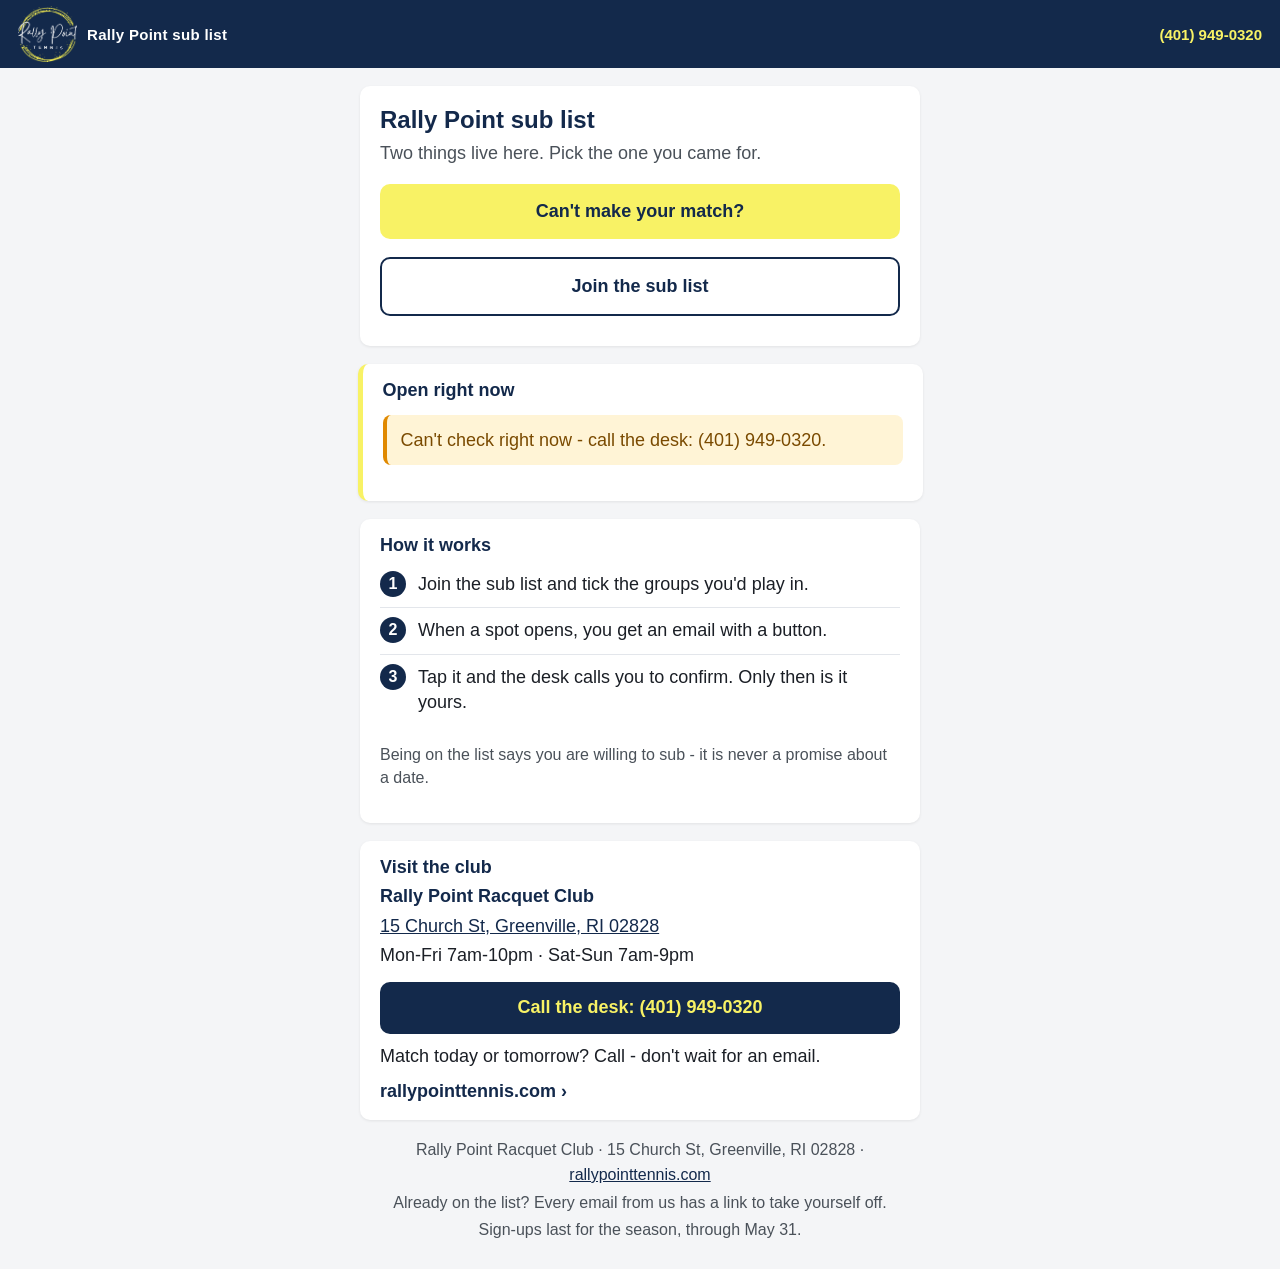
==== commit 01c380d3: "Publish pages (V18c)" ====
--- a/index.html
+++ b/index.html
@@ -1 +1 @@
-<!DOCTYPE html><html><head><meta charset="utf-8"><meta name="viewport" content="width=device-width, initial-scale=1"><title>Rally Point sub list</title><link rel="stylesheet" href="style.css"></head><body><div class="band"><a class="home" href="./"><img alt="Rally Point Racquet Club - home" class="ringnavy" src="ring-navy.png"><div class="club">Rally Point sub list</div></a><a class="bphone" href="tel:4019490320">(401) 949-0320</a></div><div class="card"><h1>Rally Point sub list</h1><p class="lead">Two things live here. Pick the one you came for.</p><a class="act" href="request.html">Can't make your match?</a><a class="second" href="signup.html">Join the sub list</a></div><div class="card sec opennow" id="opennow"><h2>Open right now</h2><p class="sline" id="ocount">Still asking the club's list...</p><div id="olist"></div><p class="fine" id="onlist" hidden>On the list? Watch your email - the button is in it. Not on it yet? Join above.</p></div><div class="card sec"><h2>How it works</h2><ol class="steps"><li>Join the sub list and tick the groups you'd play in.</li><li>When a spot opens, you get an email with a button.</li><li>Tap it and the desk calls you to confirm. Only then is it yours.</li></ol><p class="fine">Being on the list says you are willing to sub - it is never a promise about a date.</p></div><div class="card sec visit"><h2>Visit the club</h2><p class="vname">Rally Point Racquet Club</p><p><a href="https://www.google.com/maps/search/?api=1&amp;query=15%20Church%20St%2C%20Greenville%2C%20RI%2002828" target="_blank" rel="noopener">15 Church St, Greenville, RI 02828</a></p><p>Mon-Fri 7am-10pm · Sat-Sun 7am-9pm</p><a class="telbox" href="tel:4019490320">Call the desk: (401) 949-0320</a><p class="fine">Match today or tomorrow? Call - don't wait for an email.</p><a class="site" href="https://www.rallypointtennis.com" target="_blank" rel="noopener">rallypointtennis.com ›</a></div><div class="foot"><div class="fclub">Rally Point Racquet Club · 15 Church St, Greenville, RI 02828 · <a href="https://www.rallypointtennis.com" target="_top" rel="noopener">rallypointtennis.com</a></div><div>Already on the list? Every email from us has a link to take yourself off.</div><div>Sign-ups last for the season, through May 31.</div></div><script>var DOOR="https://script.google.com/macros/s/AKfycbzzBlXj4Hk6V8oSJG2BAK8Vd2KqQnewhM2UHeZfyBNEjQkDcgzYHXYBDn3pQLAAO78b/exec";var rpN=0,rpUnsure=false;var PHONE="(401) 949-0320",PHTEL="4019490320";function rpEsc(x){return String(x==null?"":x).replace(/&/g,"&amp;").replace(/</g,"&lt;").replace(/>/g,"&gt;").replace(/"/g,"&quot;");}function rpPhoneWords(){return PHONE?" on "+PHONE:"";}function rpTel(el){if(!el)return;el.innerHTML=PHONE?"<a class=\"telbox\" href=\"tel:"+rpEsc(PHTEL)+"\">Call the front desk: "+rpEsc(PHONE)+"</a>":"";}function rpQ(p){var s="";for(var k in p){if(p[k]===undefined||p[k]===null)continue;s+=(s?"&":"")+encodeURIComponent(k)+"="+encodeURIComponent(p[k]);}return s;}var RP_READS={groups:1,match:1,staff:1,offlook:1,open:1};function rpCall(p,done,slow){if(!DOOR){done({ok:false,error:"This page has no club address to ask. Tell the front desk"+rpPhoneWords()+"."});return;}var url=DOOR+"?"+rpQ(p),read=RP_READS.hasOwnProperty(p.api),lost=read?"Could not reach the club's list. Please call the front desk"+rpPhoneWords()+".":"We could not confirm it arrived. Please call the desk to check"+rpPhoneWords()+".";function ask(again){var finished=false,t8=read&&slow?setTimeout(slow,8000):0;function fin(d,gone){if(finished)return;finished=true;clearTimeout(t8);clearTimeout(t30);if(gone&&read&&again){ask(false);return;}if(gone)d={ok:false,unsure:!read,error:lost,message:lost};rpUnsure=!!(d&&d.unsure);try{done(d);}finally{rpUnsure=false;}}var t30=setTimeout(function(){fin(null,true);},30000);fetch(url,{redirect:"follow"}).then(function(r){return r.json();}).then(function(d){fin(d);}).catch(function(e){if(finished)return;if(!read){fin(null,true);return;}var cb="rpCb"+(++rpN);var s=document.createElement("script");window[cb]=function(d){fin(d);};s.src=url+"&callback="+cb+"&t="+Date.now();s.onerror=function(){fin(null,true);};document.body.appendChild(s);});}ask(true);}function rpSay(el,cls,msg){if(cls==="bad"&&rpUnsure)cls="attention";el.className="say "+cls;el.textContent=msg;}function rpDown(out,tel,d,again){rpSay(out,"bad",(d&&(d.error||d.message))||"Could not reach the club's list. Please call the front desk"+rpPhoneWords()+".");rpTel(tel);if(again){var w=document.createElement("div"),b=document.createElement("button");w.className="btns";b.type="button";b.textContent="Try again";b.onclick=function(){rpSay(out,"","");tel.innerHTML="";again();};w.appendChild(b);out.appendChild(w);}}function rpParam(n){var m=new RegExp("[?&]"+n+"=([^&]*)").exec(location.search);return m?decodeURIComponent(m[1].replace(/\+/g," ")):"";}function rpKey(){var m=/^#(?:.*&)?key=([^&]*)/.exec(location.hash||"");return m?decodeURIComponent(m[1]):rpParam("key");}function rpNotDesk(d){var c=document.getElementById("card");if(!c)return;c.innerHTML="<h1>Not authorized</h1><div class=\"bad\">"+rpEsc((d&&d.message)||"Not authorized. This page is for the front desk.")+"</div>";}var oc=document.getElementById("ocount"),ol=document.getElementById("olist"),on=document.getElementById("onlist");function odown(){rpSay(oc,"attention","Can't check right now - call the desk: (401) 949-0320.");ol.innerHTML="";on.hidden=true;}function oshow(d){if(!d||!d.ok){odown();return;}var a=d.open||[];oc.className="sline";if(!a.length){oc.textContent="Nothing open right now. When a match needs a sub it shows here, and everyone on the list for that group gets an email.";ol.innerHTML="";on.hidden=true;return;}oc.textContent=a.length===1?"1 match needs a sub":a.length+" matches need a sub";var h="";for(var i=0;i<a.length;i++)h+="<div class=\"orow\"><b>"+rpEsc(a[i].group)+"</b> · "+rpEsc(a[i].when)+"</div>";ol.innerHTML=h;on.hidden=false;}rpCall({api:"open"},oshow,odown);</script></body></html>+<!DOCTYPE html><html><head><meta charset="utf-8"><meta name="viewport" content="width=device-width, initial-scale=1"><title>Rally Point sub list</title><link rel="stylesheet" href="style.css"></head><body class="m"><div class="band"><a class="home" href="./"><img alt="Rally Point Racquet Club - home" class="ringnavy" src="ring-navy.png"><div class="club">Rally Point sub list</div></a><a class="bphone" href="tel:4019490320">(401) 949-0320</a></div><div class="card"><h1>Rally Point sub list</h1><p class="lead">Two things live here. Pick the one you came for.</p><a class="act" href="request.html">Can't make your match?</a><a class="second" href="signup.html">Join the sub list</a></div><div class="card sec opennow" id="opennow"><h2>Open right now</h2><p class="sline" id="ocount">Still asking the club's list...</p><div id="olist"></div><p class="fine" id="onlist" hidden>On the list? Watch your email - the button is in it. Not on it yet? Join above.</p></div><div class="card sec"><h2>How it works</h2><ol class="steps"><li>Join the sub list and tick the groups you'd play in.</li><li>When a spot opens, you get an email with a button.</li><li>Tap it and the desk calls you to confirm. Only then is it yours.</li></ol><p class="fine">Being on the list says you are willing to sub - it is never a promise about a date.</p></div><div class="card sec visit"><h2>Visit the club</h2><p class="vname">Rally Point Racquet Club</p><p><a href="https://www.google.com/maps/search/?api=1&amp;query=15%20Church%20St%2C%20Greenville%2C%20RI%2002828" target="_blank" rel="noopener">15 Church St, Greenville, RI 02828</a></p><p>Mon-Fri 7am-10pm · Sat-Sun 7am-9pm</p><a class="telbox" href="tel:4019490320">Call the desk: (401) 949-0320</a><p class="callnote">Match today or tomorrow? Call - don't wait for an email.</p><a class="site" href="https://www.rallypointtennis.com" target="_blank" rel="noopener">rallypointtennis.com ›</a></div><div class="foot"><div class="fclub">Rally Point Racquet Club · 15 Church St, Greenville, RI 02828 · <a href="https://www.rallypointtennis.com" target="_top" rel="noopener">rallypointtennis.com</a></div><div>Already on the list? Every email from us has a link to take yourself off.</div><div>Sign-ups last for the season, through May 31.</div></div><script>var DOOR="https://script.google.com/macros/s/AKfycbzzBlXj4Hk6V8oSJG2BAK8Vd2KqQnewhM2UHeZfyBNEjQkDcgzYHXYBDn3pQLAAO78b/exec";var rpN=0,rpUnsure=false;var PHONE="(401) 949-0320",PHTEL="4019490320";function rpEsc(x){return String(x==null?"":x).replace(/&/g,"&amp;").replace(/</g,"&lt;").replace(/>/g,"&gt;").replace(/"/g,"&quot;");}function rpPhoneWords(){return PHONE?" on "+PHONE:"";}function rpTel(el){if(!el)return;el.innerHTML=PHONE?"<a class=\"telbox\" href=\"tel:"+rpEsc(PHTEL)+"\">Call the desk: "+rpEsc(PHONE)+"</a>":"";}function rpQ(p){var s="";for(var k in p){if(p[k]===undefined||p[k]===null)continue;s+=(s?"&":"")+encodeURIComponent(k)+"="+encodeURIComponent(p[k]);}return s;}var RP_READS={groups:1,match:1,staff:1,offlook:1,open:1};function rpCall(p,done,slow){if(!DOOR){done({ok:false,error:"This page has no club address to ask. Tell the front desk"+rpPhoneWords()+"."});return;}var url=DOOR+"?"+rpQ(p),read=RP_READS.hasOwnProperty(p.api),lost=read?"Could not reach the club's list. Please call the desk"+rpPhoneWords()+".":"We could not confirm it arrived. Please call the desk to check"+rpPhoneWords()+".";function ask(again){var finished=false,t8=read&&slow?setTimeout(slow,8000):0;function fin(d,gone){if(finished)return;finished=true;clearTimeout(t8);clearTimeout(t30);if(gone&&read&&again){ask(false);return;}if(gone)d={ok:false,unsure:!read,error:lost,message:lost};rpUnsure=!!(d&&d.unsure);try{done(d);}finally{rpUnsure=false;}}var t30=setTimeout(function(){fin(null,true);},30000);fetch(url,{redirect:"follow"}).then(function(r){return r.json();}).then(function(d){fin(d);}).catch(function(e){if(finished)return;if(!read){fin(null,true);return;}var cb="rpCb"+(++rpN);var s=document.createElement("script");window[cb]=function(d){fin(d);};s.src=url+"&callback="+cb+"&t="+Date.now();s.onerror=function(){fin(null,true);};document.body.appendChild(s);});}ask(true);}function rpSay(el,cls,msg){if(cls==="bad"&&rpUnsure)cls="attention";el.className="say "+cls;el.textContent=msg;}function rpDown(out,tel,d,again){rpSay(out,"bad",(d&&(d.error||d.message))||"Could not reach the club's list. Please call the desk"+rpPhoneWords()+".");rpTel(tel);if(again){var w=document.createElement("div"),b=document.createElement("button");w.className="btns";b.type="button";b.textContent="Try again";b.onclick=function(){rpSay(out,"","");tel.innerHTML="";again();};w.appendChild(b);out.appendChild(w);}}function rpParam(n){var m=new RegExp("[?&]"+n+"=([^&]*)").exec(location.search);return m?decodeURIComponent(m[1].replace(/\+/g," ")):"";}function rpKey(){var m=/^#(?:.*&)?key=([^&]*)/.exec(location.hash||"");return m?decodeURIComponent(m[1]):rpParam("key");}function rpNotDesk(d){var c=document.getElementById("card");if(!c)return;c.innerHTML="<h1>Not authorized</h1><div class=\"bad\">"+rpEsc((d&&d.message)||"Not authorized. This page is for the front desk.")+"</div>";}var oc=document.getElementById("ocount"),ol=document.getElementById("olist"),on=document.getElementById("onlist");function odown(){rpSay(oc,"attention","Can't check right now - call the desk: (401) 949-0320.");ol.innerHTML="";on.hidden=true;}function oshow(d){if(!d||!d.ok){odown();return;}var a=d.open||[];oc.className="sline";if(!a.length){oc.textContent="Nothing open right now. When a match needs a sub it shows here, and everyone on the list for that group gets an email.";ol.innerHTML="";on.hidden=true;return;}oc.textContent=a.length===1?"1 match needs a sub":a.length+" matches need a sub";var h="";for(var i=0;i<a.length;i++)h+="<div class=\"orow\"><b>"+rpEsc(a[i].group)+"</b> · "+rpEsc(a[i].when)+"</div>";ol.innerHTML=h;on.hidden=false;}rpCall({api:"open"},oshow,odown);</script></body></html>
--- a/style.css
+++ b/style.css
@@ -1 +1 @@
-body{margin:0;background:#F4F5F7;font-family:Arial,Helvetica,sans-serif;color:#1B1F26}.band{background:#13294B;color:#FFFFFF;padding:14px 18px;display:flex;align-items:center;gap:12px}.band img{height:40px;width:auto}.band img.ringnavy{height:56px;margin:-8px 0}.home{display:flex;align-items:center;gap:10px;text-decoration:none;color:inherit}.band .club{font-weight:bold;font-size:15px;letter-spacing:.3px}.band .bphone{margin-left:auto;color:#F8F265;font-weight:bold;font-size:15px;text-decoration:none;white-space:nowrap}a.tel{color:#13294B;font-weight:bold;text-decoration:underline}a.telbox{display:block;margin-top:14px;padding:15px 14px;background:#13294B;color:#F8F265;font-weight:bold;font-size:17px;text-align:center;text-decoration:none;border-radius:999px}.help{margin:-2px 0 6px;color:#666;font-size:12.5px;line-height:1.45}.card{max-width:520px;margin:18px auto;background:#fff;border-radius:10px;padding:20px 20px 24px;box-shadow:0 1px 3px rgba(0,0,0,.08)}h1{font-size:24px;margin:0 0 6px;color:#13294B}p.lead{margin:0 0 18px;color:#555;font-size:15px;line-height:1.4}label{display:block;font-weight:bold;color:#13294B;font-size:14px;margin:14px 0 6px}input,select,textarea{width:100%;box-sizing:border-box;font-size:16px;padding:11px 12px;border:1px solid #C9CED6;border-radius:8px;background:#EAF2FB}textarea{min-height:70px;resize:vertical}small{color:#666;font-size:12px}button{width:100%;margin-top:20px;background:#13294B;color:#F8F265;font-weight:bold;font-size:17px;border:0;border-radius:999px;padding:14px;cursor:pointer}button[disabled]{opacity:.6}.rule{margin-top:16px;padding:10px 12px;border-left:4px solid #F8F265;background:#FFFBE6;font-size:13px;color:#444;line-height:1.4}.done{background:#E6F4EA;border-left:4px solid #2E7D32;padding:14px;border-radius:8px;font-size:16px;line-height:1.45;white-space:pre-wrap}.bad{background:#FDECEA;border-left:4px solid #B00020;padding:12px;border-radius:8px;font-size:15px;line-height:1.4;margin-top:14px;white-space:pre-wrap}.attention{background:#FFF4D6;border-left:4px solid #E08900;padding:14px;border-radius:8px;font-size:16px;line-height:1.45;white-space:pre-wrap}.desk{display:inline-block;background:#F8F265;color:#13294B;font-size:12px;font-weight:bold;padding:3px 8px;border-radius:999px;margin-left:8px;vertical-align:middle}a.big{display:block;margin-top:16px;padding:18px 14px;background:#13294B;color:#F8F265;font-weight:bold;font-size:18px;text-align:center;text-decoration:none;border-radius:999px}a.big.alt{background:#F8F265;color:#13294B;border:2px solid #13294B}.groups{margin-top:6px;border:1px solid #C9CED6;border-radius:8px;overflow:hidden}.groups label{display:flex;align-items:center;gap:12px;margin:0;padding:12px 14px;font-weight:normal;color:#1B1F26;font-size:16px;border-top:1px solid #E3E6EB;background:#fff;cursor:pointer}.groups label:first-child{border-top:0}.groups input{width:22px;height:22px;flex:0 0 auto;padding:0;background:#fff}.match{margin:0 0 16px;padding:16px 16px 14px;background:#FAFBFD;border:1px solid #DCE1E8;border-left:6px solid #F8F265;border-radius:10px}.match .mgroup{font-size:21px;line-height:1.25;color:#13294B}.match .mwhen{margin-top:8px;font-size:19px;font-weight:bold;line-height:1.3;color:#1B1F26}.pill{display:inline-block;margin-top:12px;background:#13294B;color:#F8F265;font-weight:bold;font-size:13px;letter-spacing:.4px;padding:5px 12px;border-radius:999px}.next{margin-top:16px}.next .nhead{font-weight:bold;color:#13294B;font-size:15px;margin:0 0 8px}.next .nline{position:relative;padding-left:18px;margin:0 0 7px;font-size:15px;line-height:1.4;color:#333}.next .nline:before{content:"";position:absolute;left:0;top:8px;width:7px;height:7px;border-radius:50%;background:#13294B}button.alt{background:#F8F265;color:#13294B;border:2px solid #13294B}button.line{background:#FFFFFF;color:#13294B;border:2px solid #13294B;font-size:15px;padding:11px}a.quiet{display:block;margin-top:16px;text-align:center;color:#13294B;font-size:14px;text-decoration:underline}.req{margin-top:14px;padding:14px 14px 12px;border:1px solid #DCE1E8;border-radius:10px;background:#fff}.req .rtop{display:flex;align-items:center;gap:10px;flex-wrap:wrap}.req .rgroup{font-weight:bold;font-size:17px;color:#13294B}.req .rwhen{margin-top:6px;font-size:16px;font-weight:bold;color:#1B1F26}.req .rwho{margin-top:4px;font-size:14px;color:#444}.req .rline{margin-top:8px;font-size:14px;color:#1B1F26}.req .rline.none{color:#777;font-style:italic}.req .rtold{margin-top:6px;font-size:12px;color:#666}.req .rmeans{margin-top:5px;font-size:12px;color:#666}.req .rnote{margin-top:8px;font-size:12px;color:#666;font-style:italic;line-height:1.4}.req .rlogged{margin-top:4px;font-size:12px;color:#888}.req .racts button{margin-top:10px;font-size:15px;padding:12px}.req .phone{display:flex;flex-wrap:wrap;gap:8px;align-items:stretch;margin-top:10px}.req .phone input{flex:1 1 150px;min-width:150px;margin:0;padding:10px 12px;font:inherit;font-size:15px}.req .phone button{width:auto;flex:0 0 auto;margin:0}.badge{display:inline-block;font-size:12px;font-weight:bold;letter-spacing:.4px;padding:4px 10px;border-radius:999px;text-transform:uppercase}.b-open{background:#FFF4D6;color:#8A5A00;border:1px solid #E8C46A}.b-claimed{background:#DCEBFA;color:#12457A;border:1px solid #9BC4E8}.b-filled{background:#E6F4EA;color:#1B5E20;border:1px solid #A5D6A9}.b-done{background:#EEF1F6;color:#555;border:1px solid #CDD3DC}.empty{margin-top:16px;padding:14px;background:#EEF1F6;border-radius:8px;color:#555;font-size:15px}button.who{margin-top:10px}.act{display:block;width:100%;box-sizing:border-box;margin:18px 0 6px;padding:17px 18px;background:#F8F265;color:#13294B;border:0;border-radius:10px;font:600 18px/1.2 inherit;text-align:center;text-decoration:none;cursor:pointer}.act:active{transform:translateY(1px)}.act[hidden]{display:none}.act[disabled]{opacity:.55;cursor:default}.second{display:block;width:100%;box-sizing:border-box;margin:18px 0 6px;padding:17px 18px;background:#fff;color:#13294B;border:2px solid #13294B;border-radius:10px;font:600 18px/1.2 inherit;text-align:center;text-decoration:none;cursor:pointer}.quiet{display:block;margin-top:14px;text-align:center;color:#13294B;font-size:15px}.say{margin-top:14px;padding:12px 14px;border-radius:8px;background:#F4F5F7;font-size:15px;line-height:1.45;white-space:pre-wrap}.say.ok{background:#E8F5E9;color:#1B5E20}.say.bad{background:#FDECEA;color:#8A1C1C}.say.done{background:#E8F5E9;color:#1B5E20}.say.attention{background:#FFF4D6;color:#7A4A00}.say:empty{display:none}.fine{color:#777;font-size:13px;margin-top:18px;line-height:1.45}.rq{border-top:1px solid #E3E6EB;padding:14px 0}.rq b{display:block;font-size:17px;color:#13294B}.rq .when{color:#555;font-size:15px;margin-top:2px}.rq .line{margin-top:6px;font-size:15px}.rq .todo{margin-top:6px;font-size:15px;font-weight:600;color:#13294B}.rq .btns{margin-top:10px;display:flex;flex-wrap:wrap;gap:8px}.rq .btns button{padding:11px 13px;border:1px solid #C9CFD8;background:#fff;border-radius:8px;font:inherit;font-size:15px;cursor:pointer}.groups{margin-top:6px;border-top:1px solid #E3E6EB}.groups label{display:grid;grid-template-columns:24px 1fr;gap:12px;align-items:center;margin:0;padding:13px 2px;border-bottom:1px solid #E3E6EB;font-weight:400;color:#222222;font-size:16px;line-height:1.3;text-align:left}.groups input{width:22px;height:22px;margin:0;padding:0;border-radius:4px;background:#FFFFFF}.groups .loading{padding:13px 2px;color:#777;font-size:15px}.groups small.srule{display:block;margin-top:2px;font-size:13px;color:#777}.loading{padding:13px 2px;color:#777;font-size:15px}.sechead{margin:26px 0 0;padding-top:14px;border-top:1px solid #E3E6EB;font-size:14px;font-weight:600;letter-spacing:.3px;color:#777;text-transform:none}.say .btns{margin-top:10px;display:flex;flex-wrap:wrap;gap:8px}.say .btns button{width:auto;margin:0;padding:11px 13px;border:1px solid #C9CFD8;background:#fff;color:#13294B;border-radius:8px;font:inherit;font-size:15px;font-weight:600;cursor:pointer}.help.after{margin:6px 0 0}.card.sec{padding:16px 20px 18px}.card h2{font-size:18px;margin:0 0 6px;color:#13294B}.card.opennow{border-left:5px solid #F8F265}.sline{margin:0 0 4px;font-size:15px;color:#333}.orow{padding:10px 0;border-top:1px solid #E3E6EB;font-size:16px;color:#1B1F26}.steps{margin:4px 0 0;padding:0;list-style:none;counter-reset:st}.steps li{counter-increment:st;position:relative;padding:10px 0 10px 38px;border-top:1px solid #E3E6EB;font-size:15.5px;line-height:1.4}.steps li:first-child{border-top:0}.steps li:before{content:counter(st);position:absolute;left:0;top:9px;width:26px;height:26px;border-radius:50%;background:#13294B;color:#fff;font-weight:bold;font-size:14px;text-align:center;line-height:26px}.visit p{margin:4px 0;font-size:15px;line-height:1.4}.visit p.vname{font-weight:bold;color:#13294B}.visit a{color:#13294B}.visit a.telbox{color:#F8F265}.visit a.site{display:block;margin-top:12px;font-weight:bold;text-decoration:none}.foot{max-width:520px;margin:0 auto 26px;padding:0 20px;color:#777;font-size:12.5px;line-height:1.55;text-align:center}.foot div+div{margin-top:3px}.foot a{color:#13294B}+body{margin:0;background:#F4F5F7;font-family:Arial,Helvetica,sans-serif;color:#1B1F26}.band{background:#13294B;color:#FFFFFF;padding:14px 18px;display:flex;align-items:center;gap:12px}.band img{height:40px;width:auto}.band img.ringnavy{height:56px;margin:-8px 0}.home{display:flex;align-items:center;gap:10px;text-decoration:none;color:inherit}.band .club{font-weight:bold;font-size:15px;letter-spacing:.3px}.band .bphone{margin-left:auto;color:#F8F265;font-weight:bold;font-size:15px;text-decoration:none;white-space:nowrap}a.tel{color:#13294B;font-weight:bold;text-decoration:underline}a.telbox{display:block;margin-top:14px;padding:15px 14px;background:#13294B;color:#F8F265;font-weight:bold;font-size:17px;text-align:center;text-decoration:none;border-radius:999px}.help{margin:-2px 0 6px;color:#666;font-size:12.5px;line-height:1.45}.card{max-width:520px;margin:18px auto;background:#fff;border-radius:10px;padding:20px 20px 24px;box-shadow:0 1px 3px rgba(0,0,0,.08)}h1{font-size:24px;margin:0 0 6px;color:#13294B}p.lead{margin:0 0 18px;color:#555;font-size:15px;line-height:1.4}label{display:block;font-weight:bold;color:#13294B;font-size:14px;margin:14px 0 6px}input,select,textarea{width:100%;box-sizing:border-box;font-size:16px;padding:11px 12px;border:1px solid #C9CED6;border-radius:8px;background:#EAF2FB}textarea{min-height:70px;resize:vertical}small{color:#666;font-size:12px}button{width:100%;margin-top:20px;background:#13294B;color:#F8F265;font-weight:bold;font-size:17px;border:0;border-radius:999px;padding:14px;cursor:pointer}button[disabled]{opacity:.6}.rule{margin-top:16px;padding:10px 12px;border-left:4px solid #F8F265;background:#FFFBE6;font-size:13px;color:#444;line-height:1.4}.done{background:#E6F4EA;border-left:4px solid #2E7D32;padding:14px;border-radius:8px;font-size:16px;line-height:1.45;white-space:pre-wrap}.bad{background:#FDECEA;border-left:4px solid #B00020;padding:12px;border-radius:8px;font-size:15px;line-height:1.4;margin-top:14px;white-space:pre-wrap}.attention{background:#FFF4D6;border-left:4px solid #E08900;padding:14px;border-radius:8px;font-size:16px;line-height:1.45;white-space:pre-wrap}.desk{display:inline-block;background:#F8F265;color:#13294B;font-size:12px;font-weight:bold;padding:3px 8px;border-radius:999px;margin-left:8px;vertical-align:middle}a.big{display:block;margin-top:16px;padding:18px 14px;background:#13294B;color:#F8F265;font-weight:bold;font-size:18px;text-align:center;text-decoration:none;border-radius:999px}a.big.alt{background:#F8F265;color:#13294B;border:2px solid #13294B}.groups{margin-top:6px;border:1px solid #C9CED6;border-radius:8px;overflow:hidden}.groups label{display:flex;align-items:center;gap:12px;margin:0;padding:12px 14px;font-weight:normal;color:#1B1F26;font-size:16px;border-top:1px solid #E3E6EB;background:#fff;cursor:pointer}.groups label:first-child{border-top:0}.groups input{width:22px;height:22px;flex:0 0 auto;padding:0;background:#fff}.match{margin:0 0 16px;padding:16px 16px 14px;background:#FAFBFD;border:1px solid #DCE1E8;border-left:6px solid #F8F265;border-radius:10px}.match .mgroup{font-size:21px;line-height:1.25;color:#13294B}.match .mwhen{margin-top:8px;font-size:19px;font-weight:bold;line-height:1.3;color:#1B1F26}.pill{display:inline-block;margin-top:12px;background:#13294B;color:#F8F265;font-weight:bold;font-size:13px;letter-spacing:.4px;padding:5px 12px;border-radius:999px}.next{margin-top:16px}.next .nhead{font-weight:bold;color:#13294B;font-size:15px;margin:0 0 8px}.next .nline{position:relative;padding-left:18px;margin:0 0 7px;font-size:15px;line-height:1.4;color:#333}.next .nline:before{content:"";position:absolute;left:0;top:8px;width:7px;height:7px;border-radius:50%;background:#13294B}button.alt{background:#F8F265;color:#13294B;border:2px solid #13294B}button.line{background:#FFFFFF;color:#13294B;border:2px solid #13294B;font-size:15px;padding:11px}a.quiet{display:block;margin-top:16px;text-align:center;color:#13294B;font-size:14px;text-decoration:underline}.req{margin-top:14px;padding:14px 14px 12px;border:1px solid #DCE1E8;border-radius:10px;background:#fff}.req .rtop{display:flex;align-items:center;gap:10px;flex-wrap:wrap}.req .rgroup{font-weight:bold;font-size:17px;color:#13294B}.req .rwhen{margin-top:6px;font-size:16px;font-weight:bold;color:#1B1F26}.req .rwho{margin-top:4px;font-size:14px;color:#444}.req .rline{margin-top:8px;font-size:14px;color:#1B1F26}.req .rline.none{color:#777;font-style:italic}.req .rtold{margin-top:6px;font-size:12px;color:#666}.req .rmeans{margin-top:5px;font-size:12px;color:#666}.req .rnote{margin-top:8px;font-size:12px;color:#666;font-style:italic;line-height:1.4}.req .rlogged{margin-top:4px;font-size:12px;color:#888}.req .racts button{margin-top:10px;font-size:15px;padding:12px}.req .phone{display:flex;flex-wrap:wrap;gap:8px;align-items:stretch;margin-top:10px}.req .phone input{flex:1 1 150px;min-width:150px;margin:0;padding:10px 12px;font:inherit;font-size:15px}.req .phone button{width:auto;flex:0 0 auto;margin:0}.badge{display:inline-block;font-size:12px;font-weight:bold;letter-spacing:.4px;padding:4px 10px;border-radius:999px;text-transform:uppercase}.b-open{background:#FFF4D6;color:#8A5A00;border:1px solid #E8C46A}.b-claimed{background:#DCEBFA;color:#12457A;border:1px solid #9BC4E8}.b-filled{background:#E6F4EA;color:#1B5E20;border:1px solid #A5D6A9}.b-done{background:#EEF1F6;color:#555;border:1px solid #CDD3DC}.empty{margin-top:16px;padding:14px;background:#EEF1F6;border-radius:8px;color:#555;font-size:15px}button.who{margin-top:10px}.act{display:block;width:100%;box-sizing:border-box;margin:18px 0 6px;padding:17px 18px;background:#F8F265;color:#13294B;border:0;border-radius:10px;font:600 18px/1.2 inherit;text-align:center;text-decoration:none;cursor:pointer}.act:active{transform:translateY(1px)}.act[hidden]{display:none}.act[disabled]{opacity:.55;cursor:default}.second{display:block;width:100%;box-sizing:border-box;margin:18px 0 6px;padding:17px 18px;background:#fff;color:#13294B;border:2px solid #13294B;border-radius:10px;font:600 18px/1.2 inherit;text-align:center;text-decoration:none;cursor:pointer}.quiet{display:block;margin-top:14px;text-align:center;color:#13294B;font-size:15px}.say{margin-top:14px;padding:12px 14px;border-radius:8px;background:#F4F5F7;font-size:15px;line-height:1.45;white-space:pre-wrap}.say.ok{background:#E8F5E9;color:#1B5E20}.say.bad{background:#FDECEA;color:#8A1C1C}.say.done{background:#E8F5E9;color:#1B5E20}.say.attention{background:#FFF4D6;color:#7A4A00}.say:empty{display:none}.fine{color:#777;font-size:13px;margin-top:18px;line-height:1.45}.rq{border-top:1px solid #E3E6EB;padding:14px 0}.rq b{display:block;font-size:17px;color:#13294B}.rq .when{color:#555;font-size:15px;margin-top:2px}.rq .line{margin-top:6px;font-size:15px}.rq .todo{margin-top:6px;font-size:15px;font-weight:600;color:#13294B}.rq .btns{margin-top:10px;display:flex;flex-wrap:wrap;gap:8px}.rq .btns button{padding:11px 13px;border:1px solid #C9CFD8;background:#fff;border-radius:8px;font:inherit;font-size:15px;cursor:pointer}.groups{margin-top:6px;border-top:1px solid #E3E6EB}.groups label{display:grid;grid-template-columns:24px 1fr;gap:12px;align-items:center;margin:0;padding:13px 2px;border-bottom:1px solid #E3E6EB;font-weight:400;color:#222222;font-size:16px;line-height:1.3;text-align:left}.groups input{width:22px;height:22px;margin:0;padding:0;border-radius:4px;background:#FFFFFF}.groups .loading{padding:13px 2px;color:#777;font-size:15px}.groups small.srule{display:block;margin-top:2px;font-size:13px;color:#777}.loading{padding:13px 2px;color:#777;font-size:15px}.sechead{margin:26px 0 0;padding-top:14px;border-top:1px solid #E3E6EB;font-size:14px;font-weight:600;letter-spacing:.3px;color:#777;text-transform:none}.say .btns{margin-top:10px;display:flex;flex-wrap:wrap;gap:8px}.say .btns button{width:auto;margin:0;padding:11px 13px;border:1px solid #C9CFD8;background:#fff;color:#13294B;border-radius:8px;font:inherit;font-size:15px;font-weight:600;cursor:pointer}.help.after{margin:6px 0 0}.card.sec{padding:16px 20px 18px}.card h2{font-size:18px;margin:0 0 6px;color:#13294B}.card.opennow{border-left:5px solid #F8F265}.sline{margin:0 0 4px;font-size:15px;color:#333}.orow{padding:10px 0;border-top:1px solid #E3E6EB;font-size:16px;color:#1B1F26}.steps{margin:4px 0 0;padding:0;list-style:none;counter-reset:st}.steps li{counter-increment:st;position:relative;padding:10px 0 10px 38px;border-top:1px solid #E3E6EB;font-size:15.5px;line-height:1.4}.steps li:first-child{border-top:0}.steps li:before{content:counter(st);position:absolute;left:0;top:9px;width:26px;height:26px;border-radius:50%;background:#13294B;color:#fff;font-weight:bold;font-size:14px;text-align:center;line-height:26px}.visit p{margin:4px 0;font-size:15px;line-height:1.4}.visit p.vname{font-weight:bold;color:#13294B}.visit a{color:#13294B}.visit a.telbox{color:#F8F265}.visit a.site{display:block;margin-top:12px;font-weight:bold;text-decoration:none}.foot{max-width:520px;margin:0 auto 26px;padding:0 20px;color:#777;font-size:12.5px;line-height:1.55;text-align:center}.foot div+div{margin-top:3px}.foot a{color:#13294B}body.m{font-size:18px}.m p.lead{font-size:18px;color:#4A5159;line-height:1.45}.m label{font-size:17px}.m .help{display:block;margin:0 0 8px;line-height:1.45;font-size:16px;font-weight:normal;color:#4A5159}.m .help ul{margin:4px 0 0;padding-left:22px}.m label small{display:block;margin-top:2px;font-size:16px;font-weight:normal;color:#4A5159}.m small{font-size:16px;font-weight:normal;color:#4A5159}.m input,.m select,.m textarea{font:inherit;color:#1B1F26;border:1.5px solid #6B737C;padding:12px 14px}.m input,.m select{height:50px;padding-top:0;padding-bottom:0}.m textarea{min-height:96px}.m .groups input{height:22px;border-width:1.5px}.m button,.m a.telbox,.m a.big,.m .say .btns button,.m .rq .btns button{border-radius:10px}.m button,.m .act,.m .second,.m a.telbox{font-family:inherit;font-size:18px;font-weight:bold}.m .say .btns button,.m .rq .btns button,.m button.line{font-size:16px}.m a.telbox{padding:15px 14px;min-height:52px;box-sizing:border-box}.m .fine{font-size:16px;color:#4A5159}.m .loading,.m .groups .loading{font-size:16px;color:#4A5159}.m .groups small.srule{font-size:16px;color:#4A5159}.m .say,.m .done,.m .bad,.m .attention{font-size:18px}.m a.quiet,.m .quiet{font-size:17px}.m .desk{font-size:16px}.m .pill{font-size:16px}.m .sline{font-size:18px;color:#1B1F26}.m .steps li{font-size:18px}.m .steps li:before{font-size:16px}.m .visit p{font-size:18px}.m .rq .when,.m .rq .line,.m .rq .todo{font-size:16px;color:#1B1F26}.m .foot{font-size:16px;color:#4A5159}.m .callp{margin:18px 0 0;padding:14px 16px;border-left:4px solid #13294B;background:#F2F5FA;border-radius:6px}.m .callp p{margin:0;font-size:18px;line-height:1.4;color:#1B1F26}.m .callp p b{color:#13294B}.m .callp a.telbox{margin-top:10px}.m .callnote{margin:10px 0 0;font-size:18px;line-height:1.4;color:#1B1F26}
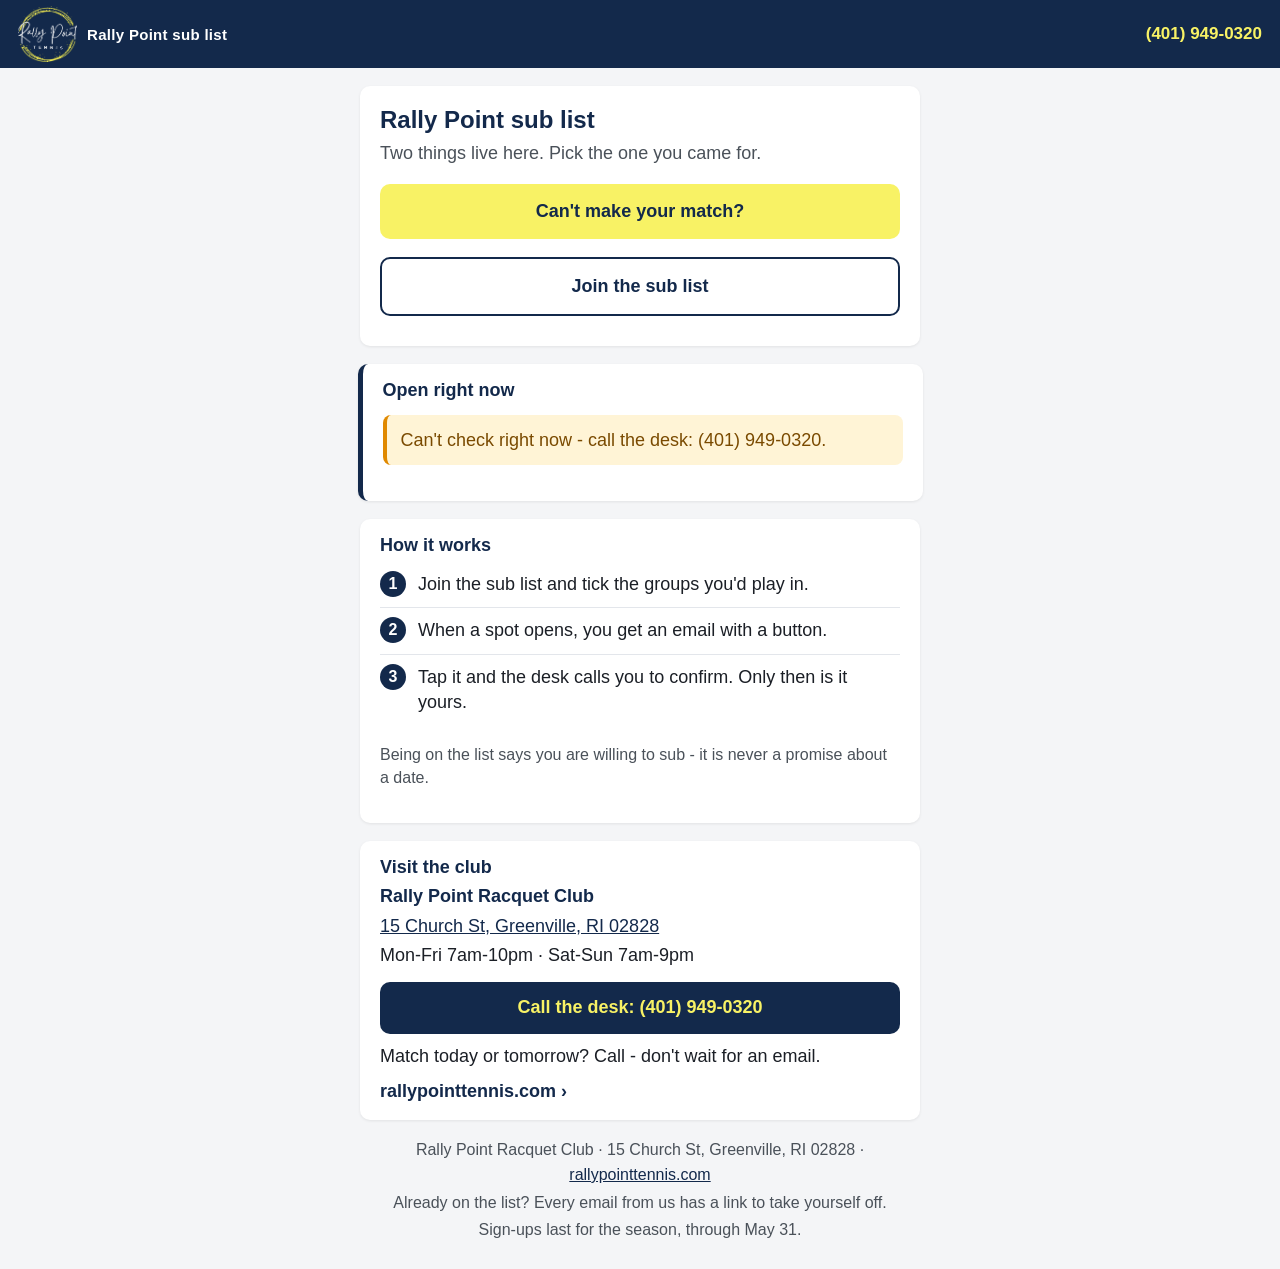
==== commit ee86cc7c: "Publish pages (V19)" ====
--- a/index.html
+++ b/index.html
@@ -1 +1 @@
-<!DOCTYPE html><html><head><meta charset="utf-8"><meta name="viewport" content="width=device-width, initial-scale=1"><title>Rally Point sub list</title><link rel="stylesheet" href="style.css"></head><body class="m"><div class="band"><a class="home" href="./"><img alt="Rally Point Racquet Club - home" class="ringnavy" src="ring-navy.png"><div class="club">Rally Point sub list</div></a><a class="bphone" href="tel:4019490320">(401) 949-0320</a></div><div class="card"><h1>Rally Point sub list</h1><p class="lead">Two things live here. Pick the one you came for.</p><a class="act" href="request.html">Can't make your match?</a><a class="second" href="signup.html">Join the sub list</a></div><div class="card sec opennow" id="opennow"><h2>Open right now</h2><p class="sline" id="ocount">Still asking the club's list...</p><div id="olist"></div><p class="fine" id="onlist" hidden>On the list? Watch your email - the button is in it. Not on it yet? Join above.</p></div><div class="card sec"><h2>How it works</h2><ol class="steps"><li>Join the sub list and tick the groups you'd play in.</li><li>When a spot opens, you get an email with a button.</li><li>Tap it and the desk calls you to confirm. Only then is it yours.</li></ol><p class="fine">Being on the list says you are willing to sub - it is never a promise about a date.</p></div><div class="card sec visit"><h2>Visit the club</h2><p class="vname">Rally Point Racquet Club</p><p><a href="https://www.google.com/maps/search/?api=1&amp;query=15%20Church%20St%2C%20Greenville%2C%20RI%2002828" target="_blank" rel="noopener">15 Church St, Greenville, RI 02828</a></p><p>Mon-Fri 7am-10pm · Sat-Sun 7am-9pm</p><a class="telbox" href="tel:4019490320">Call the desk: (401) 949-0320</a><p class="callnote">Match today or tomorrow? Call - don't wait for an email.</p><a class="site" href="https://www.rallypointtennis.com" target="_blank" rel="noopener">rallypointtennis.com ›</a></div><div class="foot"><div class="fclub">Rally Point Racquet Club · 15 Church St, Greenville, RI 02828 · <a href="https://www.rallypointtennis.com" target="_top" rel="noopener">rallypointtennis.com</a></div><div>Already on the list? Every email from us has a link to take yourself off.</div><div>Sign-ups last for the season, through May 31.</div></div><script>var DOOR="https://script.google.com/macros/s/AKfycbzzBlXj4Hk6V8oSJG2BAK8Vd2KqQnewhM2UHeZfyBNEjQkDcgzYHXYBDn3pQLAAO78b/exec";var rpN=0,rpUnsure=false;var PHONE="(401) 949-0320",PHTEL="4019490320";function rpEsc(x){return String(x==null?"":x).replace(/&/g,"&amp;").replace(/</g,"&lt;").replace(/>/g,"&gt;").replace(/"/g,"&quot;");}function rpPhoneWords(){return PHONE?" on "+PHONE:"";}function rpTel(el){if(!el)return;el.innerHTML=PHONE?"<a class=\"telbox\" href=\"tel:"+rpEsc(PHTEL)+"\">Call the desk: "+rpEsc(PHONE)+"</a>":"";}function rpQ(p){var s="";for(var k in p){if(p[k]===undefined||p[k]===null)continue;s+=(s?"&":"")+encodeURIComponent(k)+"="+encodeURIComponent(p[k]);}return s;}var RP_READS={groups:1,match:1,staff:1,offlook:1,open:1};function rpCall(p,done,slow){if(!DOOR){done({ok:false,error:"This page has no club address to ask. Tell the front desk"+rpPhoneWords()+"."});return;}var url=DOOR+"?"+rpQ(p),read=RP_READS.hasOwnProperty(p.api),lost=read?"Could not reach the club's list. Please call the desk"+rpPhoneWords()+".":"We could not confirm it arrived. Please call the desk to check"+rpPhoneWords()+".";function ask(again){var finished=false,t8=read&&slow?setTimeout(slow,8000):0;function fin(d,gone){if(finished)return;finished=true;clearTimeout(t8);clearTimeout(t30);if(gone&&read&&again){ask(false);return;}if(gone)d={ok:false,unsure:!read,error:lost,message:lost};rpUnsure=!!(d&&d.unsure);try{done(d);}finally{rpUnsure=false;}}var t30=setTimeout(function(){fin(null,true);},30000);fetch(url,{redirect:"follow"}).then(function(r){return r.json();}).then(function(d){fin(d);}).catch(function(e){if(finished)return;if(!read){fin(null,true);return;}var cb="rpCb"+(++rpN);var s=document.createElement("script");window[cb]=function(d){fin(d);};s.src=url+"&callback="+cb+"&t="+Date.now();s.onerror=function(){fin(null,true);};document.body.appendChild(s);});}ask(true);}function rpSay(el,cls,msg){if(cls==="bad"&&rpUnsure)cls="attention";el.className="say "+cls;el.textContent=msg;}function rpDown(out,tel,d,again){rpSay(out,"bad",(d&&(d.error||d.message))||"Could not reach the club's list. Please call the desk"+rpPhoneWords()+".");rpTel(tel);if(again){var w=document.createElement("div"),b=document.createElement("button");w.className="btns";b.type="button";b.textContent="Try again";b.onclick=function(){rpSay(out,"","");tel.innerHTML="";again();};w.appendChild(b);out.appendChild(w);}}function rpParam(n){var m=new RegExp("[?&]"+n+"=([^&]*)").exec(location.search);return m?decodeURIComponent(m[1].replace(/\+/g," ")):"";}function rpKey(){var m=/^#(?:.*&)?key=([^&]*)/.exec(location.hash||"");return m?decodeURIComponent(m[1]):rpParam("key");}function rpNotDesk(d){var c=document.getElementById("card");if(!c)return;c.innerHTML="<h1>Not authorized</h1><div class=\"bad\">"+rpEsc((d&&d.message)||"Not authorized. This page is for the front desk.")+"</div>";}var oc=document.getElementById("ocount"),ol=document.getElementById("olist"),on=document.getElementById("onlist");function odown(){rpSay(oc,"attention","Can't check right now - call the desk: (401) 949-0320.");ol.innerHTML="";on.hidden=true;}function oshow(d){if(!d||!d.ok){odown();return;}var a=d.open||[];oc.className="sline";if(!a.length){oc.textContent="Nothing open right now. When a match needs a sub it shows here, and everyone on the list for that group gets an email.";ol.innerHTML="";on.hidden=true;return;}oc.textContent=a.length===1?"1 match needs a sub":a.length+" matches need a sub";var h="";for(var i=0;i<a.length;i++)h+="<div class=\"orow\"><b>"+rpEsc(a[i].group)+"</b> · "+rpEsc(a[i].when)+"</div>";ol.innerHTML=h;on.hidden=false;}rpCall({api:"open"},oshow,odown);</script></body></html>+<!DOCTYPE html><html><head><meta charset="utf-8"><meta name="viewport" content="width=device-width, initial-scale=1"><title>Rally Point sub list</title><link rel="stylesheet" href="style.css"></head><body class="m"><div class="band"><a class="home" href="./"><img alt="Rally Point Racquet Club - home" class="ringnavy" src="ring-navy.png"><div class="club">Rally Point sub list</div></a><a class="bphone" href="tel:4019490320">(401) 949-0320</a></div><div class="card"><h1>Rally Point sub list</h1><p class="lead">Two things live here. Pick the one you came for.</p><a class="act" href="request.html">Can't make your match?</a><a class="second" href="signup.html">Join the sub list</a></div><div class="card sec opennow" id="opennow"><h2>Open right now</h2><p class="sline" id="ocount">Still asking the club's list...</p><div id="olist"></div><p class="fine" id="onlist" hidden>On the list? Watch your email - the button is in it. Not on it yet? Join above.</p></div><div class="card sec"><h2>How it works</h2><ol class="steps"><li>Join the sub list and tick the groups you'd play in.</li><li>When a spot opens, you get an email with a button.</li><li>Tap it and the desk calls you to confirm. Only then is it yours.</li></ol><p class="fine">Being on the list says you are willing to sub - it is never a promise about a date.</p></div><div class="card sec visit"><h2>Visit the club</h2><p class="vname">Rally Point Racquet Club</p><p><a href="https://www.google.com/maps/search/?api=1&amp;query=15%20Church%20St%2C%20Greenville%2C%20RI%2002828" target="_blank" rel="noopener">15 Church St, Greenville, RI 02828</a></p><p>Mon-Fri 7am-10pm · Sat-Sun 7am-9pm</p><a class="telbox" href="tel:4019490320">Call the desk: (401) 949-0320</a><p class="callnote">Match today or tomorrow? Call - don't wait for an email.</p><a class="site" href="https://www.rallypointtennis.com" target="_blank" rel="noopener">rallypointtennis.com ›</a></div><div class="foot"><div class="fclub">Rally Point Racquet Club · 15 Church St, Greenville, RI 02828 · <a href="https://www.rallypointtennis.com" target="_top" rel="noopener">rallypointtennis.com</a></div><div>Already on the list? Every email from us has a link to take yourself off.</div><div>Sign-ups last for the season, through May 31.</div></div><script>var DOOR="https://script.google.com/macros/s/AKfycbzzBlXj4Hk6V8oSJG2BAK8Vd2KqQnewhM2UHeZfyBNEjQkDcgzYHXYBDn3pQLAAO78b/exec";var rpN=0,rpUnsure=false;var PHONE="(401) 949-0320",PHTEL="4019490320";function rpEsc(x){return String(x==null?"":x).replace(/&/g,"&amp;").replace(/</g,"&lt;").replace(/>/g,"&gt;").replace(/"/g,"&quot;");}function rpPhoneWords(){return PHONE?" on "+PHONE:"";}var rpQuiet=false;function rpLoud(){var g=document.getElementById("go");return !(rpQuiet||document.getElementById("callsecond")||(g&&!g.hidden));}function rpTel(el){if(!el)return;el.innerHTML=PHONE?"<a class=\""+(rpLoud()?"telbox":"second")+"\" href=\"tel:"+rpEsc(PHTEL)+"\">Call the desk: "+rpEsc(PHONE)+"</a>":"";}function rpQ(p){var s="";for(var k in p){if(p[k]===undefined||p[k]===null)continue;s+=(s?"&":"")+encodeURIComponent(k)+"="+encodeURIComponent(p[k]);}return s;}var RP_READS={groups:1,match:1,staff:1,offlook:1,open:1};function rpCall(p,done,slow){if(!DOOR){done({ok:false,error:"This page has no club address to ask. Tell the front desk"+rpPhoneWords()+"."});return;}var url=DOOR+"?"+rpQ(p),read=RP_READS.hasOwnProperty(p.api),lost=read?"Could not reach the club's list. Please call the desk"+rpPhoneWords()+".":"We could not confirm it arrived. Please call the desk to check"+rpPhoneWords()+".";function ask(again){var finished=false,t8=read&&slow?setTimeout(slow,8000):0;function fin(d,gone){if(finished)return;finished=true;clearTimeout(t8);clearTimeout(t30);if(gone&&read&&again){ask(false);return;}if(gone)d={ok:false,unsure:!read,error:lost,message:lost};rpUnsure=!!(d&&d.unsure);try{done(d);}finally{rpUnsure=false;}}var t30=setTimeout(function(){fin(null,true);},30000);fetch(url,{redirect:"follow"}).then(function(r){return r.json();}).then(function(d){fin(d);}).catch(function(e){if(finished)return;if(!read){fin(null,true);return;}var cb="rpCb"+(++rpN);var s=document.createElement("script");window[cb]=function(d){fin(d);};s.src=url+"&callback="+cb+"&t="+Date.now();s.onerror=function(){fin(null,true);};document.body.appendChild(s);});}ask(true);}function rpSay(el,cls,msg){if(cls==="bad"&&rpUnsure)cls="attention";el.className="say "+cls;el.textContent=msg;}function rpDown(out,tel,d,again){rpSay(out,(d&&d.state==="attention")?"attention":"bad",(d&&(d.error||d.message))||"Could not reach the club's list. Please call the desk"+rpPhoneWords()+".");rpQuiet=!!again;rpTel(tel);rpQuiet=false;var rpCs=document.getElementById("callsecond");if(rpCs&&rpCs.style&&tel.innerHTML)rpCs.style.display="none";if(again){var w=document.createElement("div"),b=document.createElement("button");w.className="btns";b.type="button";b.textContent="Try again";b.onclick=function(){rpSay(out,"","");tel.innerHTML="";if(rpCs&&rpCs.style)rpCs.style.display="";again();};w.appendChild(b);out.appendChild(w);}}function rpParam(n){var m=new RegExp("[?&]"+n+"=([^&]*)").exec(location.search);return m?decodeURIComponent(m[1].replace(/\+/g," ")):"";}function rpKey(){var m=/^#(?:.*&)?key=([^&]*)/.exec(location.hash||"");return m?decodeURIComponent(m[1]):rpParam("key");}function rpNotDesk(d){var c=document.getElementById("card");if(!c)return;c.innerHTML="<h1>Not authorized</h1><div class=\"bad\">"+rpEsc((d&&d.message)||"Not authorized. This page is for the front desk.")+"</div>";}var oc=document.getElementById("ocount"),ol=document.getElementById("olist"),on=document.getElementById("onlist");function odown(){rpSay(oc,"attention","Can't check right now - call the desk: (401) 949-0320.");ol.innerHTML="";on.hidden=true;}function oshow(d){if(!d||!d.ok){odown();return;}var a=d.open||[];oc.className="sline";if(!a.length){oc.textContent="Nothing open right now. When a match needs a sub it shows here, and everyone on the list for that group gets an email.";ol.innerHTML="";on.hidden=true;return;}oc.textContent=a.length===1?"1 match needs a sub":a.length+" matches need a sub";var h="";for(var i=0;i<a.length;i++)h+="<div class=\"orow\"><b>"+rpEsc(a[i].group)+"</b> · "+rpEsc(a[i].when)+"</div>";ol.innerHTML=h;on.hidden=false;}rpCall({api:"open"},oshow,odown);</script></body></html>
--- a/style.css
+++ b/style.css
@@ -1 +1 @@
-body{margin:0;background:#F4F5F7;font-family:Arial,Helvetica,sans-serif;color:#1B1F26}.band{background:#13294B;color:#FFFFFF;padding:14px 18px;display:flex;align-items:center;gap:12px}.band img{height:40px;width:auto}.band img.ringnavy{height:56px;margin:-8px 0}.home{display:flex;align-items:center;gap:10px;text-decoration:none;color:inherit}.band .club{font-weight:bold;font-size:15px;letter-spacing:.3px}.band .bphone{margin-left:auto;color:#F8F265;font-weight:bold;font-size:15px;text-decoration:none;white-space:nowrap}a.tel{color:#13294B;font-weight:bold;text-decoration:underline}a.telbox{display:block;margin-top:14px;padding:15px 14px;background:#13294B;color:#F8F265;font-weight:bold;font-size:17px;text-align:center;text-decoration:none;border-radius:999px}.help{margin:-2px 0 6px;color:#666;font-size:12.5px;line-height:1.45}.card{max-width:520px;margin:18px auto;background:#fff;border-radius:10px;padding:20px 20px 24px;box-shadow:0 1px 3px rgba(0,0,0,.08)}h1{font-size:24px;margin:0 0 6px;color:#13294B}p.lead{margin:0 0 18px;color:#555;font-size:15px;line-height:1.4}label{display:block;font-weight:bold;color:#13294B;font-size:14px;margin:14px 0 6px}input,select,textarea{width:100%;box-sizing:border-box;font-size:16px;padding:11px 12px;border:1px solid #C9CED6;border-radius:8px;background:#EAF2FB}textarea{min-height:70px;resize:vertical}small{color:#666;font-size:12px}button{width:100%;margin-top:20px;background:#13294B;color:#F8F265;font-weight:bold;font-size:17px;border:0;border-radius:999px;padding:14px;cursor:pointer}button[disabled]{opacity:.6}.rule{margin-top:16px;padding:10px 12px;border-left:4px solid #F8F265;background:#FFFBE6;font-size:13px;color:#444;line-height:1.4}.done{background:#E6F4EA;border-left:4px solid #2E7D32;padding:14px;border-radius:8px;font-size:16px;line-height:1.45;white-space:pre-wrap}.bad{background:#FDECEA;border-left:4px solid #B00020;padding:12px;border-radius:8px;font-size:15px;line-height:1.4;margin-top:14px;white-space:pre-wrap}.attention{background:#FFF4D6;border-left:4px solid #E08900;padding:14px;border-radius:8px;font-size:16px;line-height:1.45;white-space:pre-wrap}.desk{display:inline-block;background:#F8F265;color:#13294B;font-size:12px;font-weight:bold;padding:3px 8px;border-radius:999px;margin-left:8px;vertical-align:middle}a.big{display:block;margin-top:16px;padding:18px 14px;background:#13294B;color:#F8F265;font-weight:bold;font-size:18px;text-align:center;text-decoration:none;border-radius:999px}a.big.alt{background:#F8F265;color:#13294B;border:2px solid #13294B}.groups{margin-top:6px;border:1px solid #C9CED6;border-radius:8px;overflow:hidden}.groups label{display:flex;align-items:center;gap:12px;margin:0;padding:12px 14px;font-weight:normal;color:#1B1F26;font-size:16px;border-top:1px solid #E3E6EB;background:#fff;cursor:pointer}.groups label:first-child{border-top:0}.groups input{width:22px;height:22px;flex:0 0 auto;padding:0;background:#fff}.match{margin:0 0 16px;padding:16px 16px 14px;background:#FAFBFD;border:1px solid #DCE1E8;border-left:6px solid #F8F265;border-radius:10px}.match .mgroup{font-size:21px;line-height:1.25;color:#13294B}.match .mwhen{margin-top:8px;font-size:19px;font-weight:bold;line-height:1.3;color:#1B1F26}.pill{display:inline-block;margin-top:12px;background:#13294B;color:#F8F265;font-weight:bold;font-size:13px;letter-spacing:.4px;padding:5px 12px;border-radius:999px}.next{margin-top:16px}.next .nhead{font-weight:bold;color:#13294B;font-size:15px;margin:0 0 8px}.next .nline{position:relative;padding-left:18px;margin:0 0 7px;font-size:15px;line-height:1.4;color:#333}.next .nline:before{content:"";position:absolute;left:0;top:8px;width:7px;height:7px;border-radius:50%;background:#13294B}button.alt{background:#F8F265;color:#13294B;border:2px solid #13294B}button.line{background:#FFFFFF;color:#13294B;border:2px solid #13294B;font-size:15px;padding:11px}a.quiet{display:block;margin-top:16px;text-align:center;color:#13294B;font-size:14px;text-decoration:underline}.req{margin-top:14px;padding:14px 14px 12px;border:1px solid #DCE1E8;border-radius:10px;background:#fff}.req .rtop{display:flex;align-items:center;gap:10px;flex-wrap:wrap}.req .rgroup{font-weight:bold;font-size:17px;color:#13294B}.req .rwhen{margin-top:6px;font-size:16px;font-weight:bold;color:#1B1F26}.req .rwho{margin-top:4px;font-size:14px;color:#444}.req .rline{margin-top:8px;font-size:14px;color:#1B1F26}.req .rline.none{color:#777;font-style:italic}.req .rtold{margin-top:6px;font-size:12px;color:#666}.req .rmeans{margin-top:5px;font-size:12px;color:#666}.req .rnote{margin-top:8px;font-size:12px;color:#666;font-style:italic;line-height:1.4}.req .rlogged{margin-top:4px;font-size:12px;color:#888}.req .racts button{margin-top:10px;font-size:15px;padding:12px}.req .phone{display:flex;flex-wrap:wrap;gap:8px;align-items:stretch;margin-top:10px}.req .phone input{flex:1 1 150px;min-width:150px;margin:0;padding:10px 12px;font:inherit;font-size:15px}.req .phone button{width:auto;flex:0 0 auto;margin:0}.badge{display:inline-block;font-size:12px;font-weight:bold;letter-spacing:.4px;padding:4px 10px;border-radius:999px;text-transform:uppercase}.b-open{background:#FFF4D6;color:#8A5A00;border:1px solid #E8C46A}.b-claimed{background:#DCEBFA;color:#12457A;border:1px solid #9BC4E8}.b-filled{background:#E6F4EA;color:#1B5E20;border:1px solid #A5D6A9}.b-done{background:#EEF1F6;color:#555;border:1px solid #CDD3DC}.empty{margin-top:16px;padding:14px;background:#EEF1F6;border-radius:8px;color:#555;font-size:15px}button.who{margin-top:10px}.act{display:block;width:100%;box-sizing:border-box;margin:18px 0 6px;padding:17px 18px;background:#F8F265;color:#13294B;border:0;border-radius:10px;font:600 18px/1.2 inherit;text-align:center;text-decoration:none;cursor:pointer}.act:active{transform:translateY(1px)}.act[hidden]{display:none}.act[disabled]{opacity:.55;cursor:default}.second{display:block;width:100%;box-sizing:border-box;margin:18px 0 6px;padding:17px 18px;background:#fff;color:#13294B;border:2px solid #13294B;border-radius:10px;font:600 18px/1.2 inherit;text-align:center;text-decoration:none;cursor:pointer}.quiet{display:block;margin-top:14px;text-align:center;color:#13294B;font-size:15px}.say{margin-top:14px;padding:12px 14px;border-radius:8px;background:#F4F5F7;font-size:15px;line-height:1.45;white-space:pre-wrap}.say.ok{background:#E8F5E9;color:#1B5E20}.say.bad{background:#FDECEA;color:#8A1C1C}.say.done{background:#E8F5E9;color:#1B5E20}.say.attention{background:#FFF4D6;color:#7A4A00}.say:empty{display:none}.fine{color:#777;font-size:13px;margin-top:18px;line-height:1.45}.rq{border-top:1px solid #E3E6EB;padding:14px 0}.rq b{display:block;font-size:17px;color:#13294B}.rq .when{color:#555;font-size:15px;margin-top:2px}.rq .line{margin-top:6px;font-size:15px}.rq .todo{margin-top:6px;font-size:15px;font-weight:600;color:#13294B}.rq .btns{margin-top:10px;display:flex;flex-wrap:wrap;gap:8px}.rq .btns button{padding:11px 13px;border:1px solid #C9CFD8;background:#fff;border-radius:8px;font:inherit;font-size:15px;cursor:pointer}.groups{margin-top:6px;border-top:1px solid #E3E6EB}.groups label{display:grid;grid-template-columns:24px 1fr;gap:12px;align-items:center;margin:0;padding:13px 2px;border-bottom:1px solid #E3E6EB;font-weight:400;color:#222222;font-size:16px;line-height:1.3;text-align:left}.groups input{width:22px;height:22px;margin:0;padding:0;border-radius:4px;background:#FFFFFF}.groups .loading{padding:13px 2px;color:#777;font-size:15px}.groups small.srule{display:block;margin-top:2px;font-size:13px;color:#777}.loading{padding:13px 2px;color:#777;font-size:15px}.sechead{margin:26px 0 0;padding-top:14px;border-top:1px solid #E3E6EB;font-size:14px;font-weight:600;letter-spacing:.3px;color:#777;text-transform:none}.say .btns{margin-top:10px;display:flex;flex-wrap:wrap;gap:8px}.say .btns button{width:auto;margin:0;padding:11px 13px;border:1px solid #C9CFD8;background:#fff;color:#13294B;border-radius:8px;font:inherit;font-size:15px;font-weight:600;cursor:pointer}.help.after{margin:6px 0 0}.card.sec{padding:16px 20px 18px}.card h2{font-size:18px;margin:0 0 6px;color:#13294B}.card.opennow{border-left:5px solid #F8F265}.sline{margin:0 0 4px;font-size:15px;color:#333}.orow{padding:10px 0;border-top:1px solid #E3E6EB;font-size:16px;color:#1B1F26}.steps{margin:4px 0 0;padding:0;list-style:none;counter-reset:st}.steps li{counter-increment:st;position:relative;padding:10px 0 10px 38px;border-top:1px solid #E3E6EB;font-size:15.5px;line-height:1.4}.steps li:first-child{border-top:0}.steps li:before{content:counter(st);position:absolute;left:0;top:9px;width:26px;height:26px;border-radius:50%;background:#13294B;color:#fff;font-weight:bold;font-size:14px;text-align:center;line-height:26px}.visit p{margin:4px 0;font-size:15px;line-height:1.4}.visit p.vname{font-weight:bold;color:#13294B}.visit a{color:#13294B}.visit a.telbox{color:#F8F265}.visit a.site{display:block;margin-top:12px;font-weight:bold;text-decoration:none}.foot{max-width:520px;margin:0 auto 26px;padding:0 20px;color:#777;font-size:12.5px;line-height:1.55;text-align:center}.foot div+div{margin-top:3px}.foot a{color:#13294B}body.m{font-size:18px}.m p.lead{font-size:18px;color:#4A5159;line-height:1.45}.m label{font-size:17px}.m .help{display:block;margin:0 0 8px;line-height:1.45;font-size:16px;font-weight:normal;color:#4A5159}.m .help ul{margin:4px 0 0;padding-left:22px}.m label small{display:block;margin-top:2px;font-size:16px;font-weight:normal;color:#4A5159}.m small{font-size:16px;font-weight:normal;color:#4A5159}.m input,.m select,.m textarea{font:inherit;color:#1B1F26;border:1.5px solid #6B737C;padding:12px 14px}.m input,.m select{height:50px;padding-top:0;padding-bottom:0}.m textarea{min-height:96px}.m .groups input{height:22px;border-width:1.5px}.m button,.m a.telbox,.m a.big,.m .say .btns button,.m .rq .btns button{border-radius:10px}.m button,.m .act,.m .second,.m a.telbox{font-family:inherit;font-size:18px;font-weight:bold}.m .say .btns button,.m .rq .btns button,.m button.line{font-size:16px}.m a.telbox{padding:15px 14px;min-height:52px;box-sizing:border-box}.m .fine{font-size:16px;color:#4A5159}.m .loading,.m .groups .loading{font-size:16px;color:#4A5159}.m .groups small.srule{font-size:16px;color:#4A5159}.m .say,.m .done,.m .bad,.m .attention{font-size:18px}.m a.quiet,.m .quiet{font-size:17px}.m .desk{font-size:16px}.m .pill{font-size:16px}.m .sline{font-size:18px;color:#1B1F26}.m .steps li{font-size:18px}.m .steps li:before{font-size:16px}.m .visit p{font-size:18px}.m .rq .when,.m .rq .line,.m .rq .todo{font-size:16px;color:#1B1F26}.m .foot{font-size:16px;color:#4A5159}.m .callp{margin:18px 0 0;padding:14px 16px;border-left:4px solid #13294B;background:#F2F5FA;border-radius:6px}.m .callp p{margin:0;font-size:18px;line-height:1.4;color:#1B1F26}.m .callp p b{color:#13294B}.m .callp a.telbox{margin-top:10px}.m .callnote{margin:10px 0 0;font-size:18px;line-height:1.4;color:#1B1F26}+body{margin:0;background:#F4F5F7;font-family:Arial,Helvetica,sans-serif;color:#1B1F26}.band{background:#13294B;color:#FFFFFF;padding:14px 18px;display:flex;align-items:center;gap:12px}.band img{height:40px;width:auto}.band img.ringnavy{height:56px;margin:-8px 0}.home{display:flex;align-items:center;gap:10px;text-decoration:none;color:inherit}.band .club{font-weight:bold;font-size:15px;letter-spacing:.3px}.band .bphone{margin:-2px 0 -2px auto;display:inline-flex;align-items:center;min-height:44px;color:#F8F265;font-weight:bold;font-size:17px;text-decoration:none;white-space:nowrap}a.tel{color:#13294B;font-weight:bold;text-decoration:underline}a.telbox{display:block;margin-top:14px;padding:15px 14px;background:#13294B;color:#F8F265;font-weight:bold;font-size:17px;text-align:center;text-decoration:none;border-radius:999px}.help{margin:-2px 0 6px;color:#666;font-size:12.5px;line-height:1.45}.card{max-width:520px;margin:18px auto;background:#fff;border-radius:10px;padding:20px 20px 24px;box-shadow:0 1px 3px rgba(0,0,0,.08)}h1{font-size:24px;margin:0 0 6px;color:#13294B}p.lead{margin:0 0 18px;color:#555;font-size:15px;line-height:1.4}label{display:block;font-weight:bold;color:#13294B;font-size:14px;margin:14px 0 6px}input,select,textarea{width:100%;box-sizing:border-box;font-size:16px;padding:11px 12px;border:1px solid #C9CED6;border-radius:8px;background:#EAF2FB}textarea{min-height:70px;resize:vertical}small{color:#666;font-size:12px}button{width:100%;margin-top:20px;background:#13294B;color:#F8F265;font-weight:bold;font-size:17px;border:0;border-radius:999px;padding:14px;cursor:pointer}button[disabled]{opacity:.6}.rule{margin-top:16px;padding:10px 12px;border-left:4px solid #F8F265;background:#FFFBE6;font-size:13px;color:#444;line-height:1.4}.done{background:#E6F4EA;border-left:4px solid #2E7D32;padding:14px;border-radius:8px;font-size:16px;line-height:1.45;white-space:pre-wrap}.bad{background:#FDECEA;border-left:4px solid #B00020;padding:12px;border-radius:8px;font-size:15px;line-height:1.4;margin-top:14px;white-space:pre-wrap}.attention{background:#FFF4D6;border-left:4px solid #E08900;padding:14px;border-radius:8px;font-size:16px;line-height:1.45;white-space:pre-wrap}.desk{display:inline-block;background:#F8F265;color:#13294B;font-size:12px;font-weight:bold;padding:3px 8px;border-radius:999px;margin-left:8px;vertical-align:middle}a.big{display:block;margin-top:16px;padding:18px 14px;background:#13294B;color:#F8F265;font-weight:bold;font-size:18px;text-align:center;text-decoration:none;border-radius:999px}a.big.alt{background:#F8F265;color:#13294B;border:2px solid #13294B}.groups{margin-top:6px;border:1px solid #C9CED6;border-radius:8px;overflow:hidden}.groups label{display:flex;align-items:center;gap:12px;margin:0;padding:12px 14px;font-weight:normal;color:#1B1F26;font-size:16px;border-top:1px solid #E3E6EB;background:#fff;cursor:pointer}.groups label:first-child{border-top:0}.groups input{width:22px;height:22px;flex:0 0 auto;padding:0;background:#fff}.match{margin:0 0 16px;padding:16px 16px 14px;background:#FAFBFD;border:1px solid #DCE1E8;border-left:6px solid #F8F265;border-radius:10px}.match .mgroup{font-size:21px;line-height:1.25;color:#13294B}.match .mwhen{margin-top:8px;font-size:19px;font-weight:bold;line-height:1.3;color:#1B1F26}.pill{display:inline-block;margin-top:12px;background:#13294B;color:#F8F265;font-weight:bold;font-size:13px;letter-spacing:.4px;padding:5px 12px;border-radius:999px}.next{margin-top:16px}.next .nhead{font-weight:bold;color:#13294B;font-size:15px;margin:0 0 8px}.next .nline{position:relative;padding-left:18px;margin:0 0 7px;font-size:15px;line-height:1.4;color:#333}.next .nline:before{content:"";position:absolute;left:0;top:8px;width:7px;height:7px;border-radius:50%;background:#13294B}button.alt{background:#F8F265;color:#13294B;border:2px solid #13294B}button.line{background:#FFFFFF;color:#13294B;border:2px solid #13294B;font-size:15px;padding:11px}a.quiet{display:block;margin-top:16px;text-align:center;color:#13294B;font-size:14px;text-decoration:underline}.req{margin-top:14px;padding:14px 14px 12px;border:1px solid #DCE1E8;border-radius:10px;background:#fff}.req .rtop{display:flex;align-items:center;gap:10px;flex-wrap:wrap}.req .rgroup{font-weight:bold;font-size:17px;color:#13294B}.req .rwhen{margin-top:6px;font-size:16px;font-weight:bold;color:#1B1F26}.req .rwho{margin-top:4px;font-size:14px;color:#444}.req .rline{margin-top:8px;font-size:14px;color:#1B1F26}.req .rline.none{color:#777;font-style:italic}.req .rtold{margin-top:6px;font-size:12px;color:#666}.req .rmeans{margin-top:5px;font-size:12px;color:#666}.req .rnote{margin-top:8px;font-size:12px;color:#666;font-style:italic;line-height:1.4}.req .rlogged{margin-top:4px;font-size:12px;color:#888}.req .racts button{margin-top:10px;font-size:15px;padding:12px}.req .phone{display:flex;flex-wrap:wrap;gap:8px;align-items:stretch;margin-top:10px}.req .phone input{flex:1 1 150px;min-width:150px;margin:0;padding:10px 12px;font:inherit;font-size:15px}.req .phone button{width:auto;flex:0 0 auto;margin:0}.badge{display:inline-block;font-size:12px;font-weight:bold;letter-spacing:.4px;padding:4px 10px;border-radius:999px;text-transform:uppercase}.b-open{background:#FFF4D6;color:#8A5A00;border:1px solid #E8C46A}.b-claimed{background:#DCEBFA;color:#12457A;border:1px solid #9BC4E8}.b-filled{background:#E6F4EA;color:#1B5E20;border:1px solid #A5D6A9}.b-done{background:#EEF1F6;color:#555;border:1px solid #CDD3DC}.empty{margin-top:16px;padding:14px;background:#EEF1F6;border-radius:8px;color:#555;font-size:15px}button.who{margin-top:10px}.act{display:block;width:100%;box-sizing:border-box;margin:18px 0 6px;padding:17px 18px;background:#F8F265;color:#13294B;border:0;border-radius:10px;font:600 18px/1.2 inherit;text-align:center;text-decoration:none;cursor:pointer}.act:active{transform:translateY(1px)}.act[hidden]{display:none}.act[disabled]{opacity:.55;cursor:default}.second{display:block;width:100%;box-sizing:border-box;margin:18px 0 6px;padding:17px 18px;background:#fff;color:#13294B;border:2px solid #13294B;border-radius:10px;font:600 18px/1.2 inherit;text-align:center;text-decoration:none;cursor:pointer}.quiet{display:block;margin-top:14px;text-align:center;color:#13294B;font-size:15px}.say{margin-top:14px;padding:12px 14px;border-radius:8px;background:#F4F5F7;font-size:15px;line-height:1.45;white-space:pre-wrap}.say.ok{background:#E8F5E9;color:#1B5E20}.say.bad{background:#FDECEA;color:#8A1C1C}.say.done{background:#E8F5E9;color:#1B5E20}.say.attention{background:#FFF4D6;color:#7A4A00}.say:empty{display:none}.fine{color:#777;font-size:13px;margin-top:18px;line-height:1.45}.rq{border-top:1px solid #E3E6EB;padding:14px 0}.rq b{display:block;font-size:17px;color:#13294B}.rq .when{color:#555;font-size:15px;margin-top:2px}.rq .line{margin-top:6px;font-size:15px}.rq .todo{margin-top:6px;font-size:15px;font-weight:600;color:#13294B}.rq .btns{margin-top:10px;display:flex;flex-wrap:wrap;gap:8px}.rq .btns button{padding:11px 13px;border:1px solid #C9CFD8;background:#fff;border-radius:8px;font:inherit;font-size:15px;cursor:pointer}.groups{margin-top:6px;border-top:1px solid #E3E6EB}.groups label{display:grid;grid-template-columns:24px 1fr;gap:12px;align-items:center;margin:0;padding:13px 2px;border-bottom:1px solid #E3E6EB;font-weight:400;color:#222222;font-size:16px;line-height:1.3;text-align:left}.groups input{width:22px;height:22px;margin:0;padding:0;border-radius:4px;background:#FFFFFF}.groups .loading{padding:13px 2px;color:#777;font-size:15px}.groups small.srule{display:block;margin-top:2px;font-size:13px;color:#777}.loading{padding:13px 2px;color:#777;font-size:15px}.sechead{margin:26px 0 0;padding-top:14px;border-top:1px solid #E3E6EB;font-size:14px;font-weight:600;letter-spacing:.3px;color:#777;text-transform:none}.say .btns{margin-top:10px;display:flex;flex-wrap:wrap;gap:8px}.say .btns button{width:auto;margin:0;padding:11px 13px;border:1px solid #C9CFD8;background:#fff;color:#13294B;border-radius:8px;font:inherit;font-size:15px;font-weight:600;cursor:pointer}.help.after{margin:6px 0 0}.card.sec{padding:16px 20px 18px}.card h2{font-size:18px;margin:0 0 6px;color:#13294B}.card.opennow{border-left:5px solid #13294B}.sline{margin:0 0 4px;font-size:15px;color:#333}.orow{padding:10px 0;border-top:1px solid #E3E6EB;font-size:16px;color:#1B1F26}.steps{margin:4px 0 0;padding:0;list-style:none;counter-reset:st}.steps li{counter-increment:st;position:relative;padding:10px 0 10px 38px;border-top:1px solid #E3E6EB;font-size:15.5px;line-height:1.4}.steps li:first-child{border-top:0}.steps li:before{content:counter(st);position:absolute;left:0;top:9px;width:26px;height:26px;border-radius:50%;background:#13294B;color:#fff;font-weight:bold;font-size:14px;text-align:center;line-height:26px}.visit p{margin:4px 0;font-size:15px;line-height:1.4}.visit p.vname{font-weight:bold;color:#13294B}.visit a{color:#13294B}.visit a.telbox{color:#F8F265}.visit a.site{display:block;margin-top:12px;font-weight:bold;text-decoration:none}.foot{max-width:520px;margin:0 auto 26px;padding:0 20px;color:#777;font-size:12.5px;line-height:1.55;text-align:center}.foot div+div{margin-top:3px}.foot a{color:#13294B}body.m{font-size:18px}.m p.lead{font-size:18px;color:#4A5159;line-height:1.45}.m label{font-size:17px}.m .help{display:block;margin:0 0 8px;line-height:1.45;font-size:16px;font-weight:normal;color:#4A5159}.m .help ul{margin:4px 0 0;padding-left:22px}.m label small{display:block;margin-top:2px;font-size:16px;font-weight:normal;color:#4A5159}.m small{font-size:16px;font-weight:normal;color:#4A5159}.m input,.m select,.m textarea{font:inherit;color:#1B1F26;border:1.5px solid #6B737C;padding:12px 14px}.m input,.m select{height:50px;padding-top:0;padding-bottom:0}.m textarea{min-height:96px}.m .groups input{height:22px;border-width:1.5px}.m .lrows label{min-height:64px;box-sizing:border-box;font-size:18px}.m button,.m a.telbox,.m a.big,.m .say .btns button,.m .rq .btns button{border-radius:10px}.m button,.m .act,.m .second,.m a.telbox{font-family:inherit;font-size:18px;font-weight:bold}.m .say .btns button,.m .rq .btns button,.m button.line{font-size:16px}.m a.telbox{padding:15px 14px;min-height:52px;box-sizing:border-box}.m .fine{font-size:16px;color:#4A5159}.m .loading,.m .groups .loading{font-size:16px;color:#4A5159}.m .groups small.srule{font-size:16px;color:#4A5159}.m .say,.m .done,.m .bad,.m .attention{font-size:18px}.m a.quiet,.m .quiet{font-size:17px}.m .desk{font-size:16px}.m .pill{font-size:16px}.m .sline{font-size:18px;color:#1B1F26}.m .steps li{font-size:18px}.m .steps li:before{font-size:16px}.m .visit p{font-size:18px}.m .rq .when,.m .rq .line,.m .rq .todo{font-size:16px;color:#1B1F26}.m .foot{font-size:16px;color:#4A5159}.m ul.know{margin:18px 0 0;padding:12px 0 0 22px;border-top:1px solid #E3E6EB}.m ul.know li{margin:0 0 6px;font-size:18px;line-height:1.4;color:#1B1F26}.m ul.know li b{color:#13294B}.m ul.know li:nth-child(2){list-style:none}.m a.second.telsecond{margin-top:12px}.m label .opt{font-size:16px;font-weight:normal;color:#4A5159}.m input::placeholder,.m textarea::placeholder{color:#5F6670;opacity:1}.m .callnote{margin:10px 0 0;font-size:18px;line-height:1.4;color:#1B1F26}.m .band{flex-wrap:wrap}.m .band .home{flex:1 1 150px;min-width:0}.m .band img.ringnavy{flex:0 0 auto}
